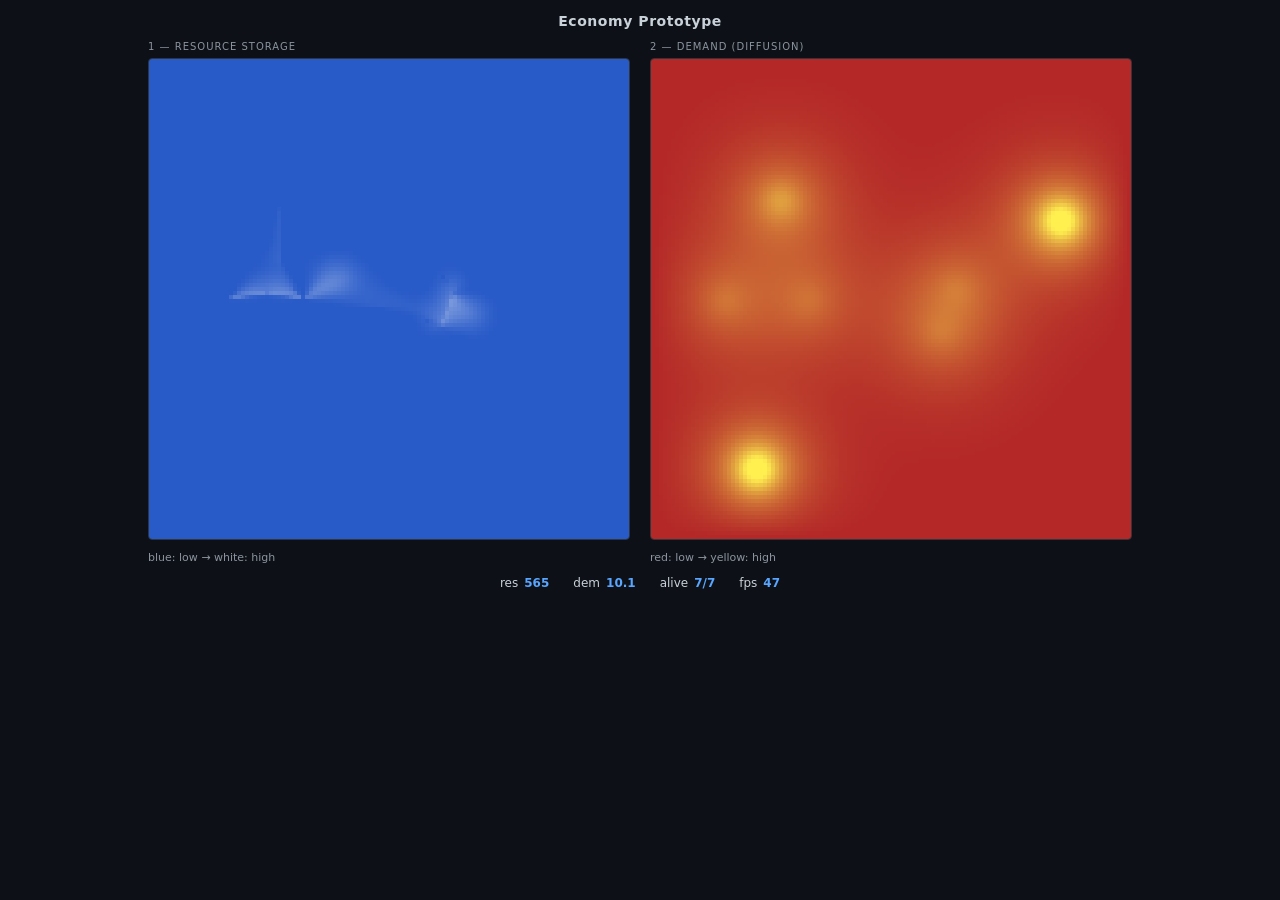
==== economy-proto/index.html @ 0323d991 "" ====
<!DOCTYPE html>
<html lang="en">
<head>
<meta charset="UTF-8">
<title>Economy Prototype</title>
<style>
	:root { color-scheme: dark; }
	body {
		margin: 0; background: #0d1117; color: #c9d1d9;
		font: 12px/1.4 system-ui, sans-serif;
		display: flex; flex-direction: column; align-items: center;
		padding: 12px;
	}
	h1 { font-size: 14px; font-weight: 600; margin: 0 0 8px; letter-spacing: .04em; }
	.wrap { display: flex; gap: 20px; flex-wrap: wrap; }
	.panel { display: flex; flex-direction: column; gap: 4px; }
	.label { text-transform: uppercase; font-size: 10px; letter-spacing: .1em; color: #8b949e; }
	canvas {
		width: 480px; height: 480px; image-rendering: pixelated;
		border: 1px solid #30363d; border-radius: 4px; display: block;
	}
	.hud { display: flex; gap: 24px; margin-top: 10px; flex-wrap: wrap; }
	.stat { display: flex; gap: 6px; }
	.stat b { color: #58a6ff; font-variant-numeric: tabular-nums; }
	.legend { font-size: 11px; color: #8b949e; margin-top: 6px; }
</style>
</head>
<body>
<h1>Economy Prototype</h1>
<div class="wrap">
	<div class="panel">
		<div class="label">1 — resource storage</div>
		<canvas id="res" width="480" height="480"></canvas>
		<div class="legend">blue: low → white: high</div>
	</div>
	<div class="panel">
		<div class="label">2 — demand (diffusion)</div>
		<canvas id="dem" width="480" height="480"></canvas>
		<div class="legend">red: low → yellow: high</div>
	</div>
</div>
<div class="hud" id="hud"></div>

<script>
// ---------------------------------------------------------------------------
// Config
// ---------------------------------------------------------------------------
const N        = 120;        // grid cells per side
const SIZE     = 480;        // canvas px
const CELL     = SIZE / N;   // px per cell
const DT       = 0.05;       // sim step (s)

// demand field: diffuses from consumers, decays so hills stay local (gradient lives)
const DIFF_PASS = 25;        // Jacobi passes per step (sets how far demand spreads)
const DIFFUSE   = 0.18;      // per-pass factor (<= 0.2 stable)
const DECAY     = 0.15;      // demand decay /s (sets hill reach)

// resource advection along the demand gradient (semi-Lagrangian backtrace)
const FLOW      = 25.0;      // cells/s drift toward higher demand
const CAP       = 500;       // per-cell resource cap
const SINK      = 7.0;       // resource/sec a fed consumer burns
const FEED_R    = 3;         // consumer eats from this radius (peak has ~0 gradient)
const EVAP      = 0.03;      // background resource decay /s

// consumers: hunger drives demand; eating lowers it (feedback)
const HUNGER    = 0.20;      // need rise /s toward 1
const DEM_RATE  = 3.0;       // demand/sec injected at full hunger
const BELLY     = 14;        // resource units to go full->empty need
const STARVE_T  = 8.0;       // sec without food before death

// sources and consumers
const SOURCES   = 5;         // constant producers
const CONSUMERS = 7;         // demand creators
const SRC_RATE  = 9.0;       // resource/sec per source

// ---------------------------------------------------------------------------
// Grid + fields (Float32Array, row-major, y*N + x)
// ---------------------------------------------------------------------------
const res     = new Float32Array(N * N);
const resNext = new Float32Array(N * N);   // advection scratch
const demand  = new Float32Array(N * N);
const tmpDem  = new Float32Array(N * N);
const gradX   = new Float32Array(N * N);
const gradY   = new Float32Array(N * N);

const sources   = [];
const consumers = [];

let rng = 1337;
function rand() { rng = (rng * 1664525 + 1013904223) >>> 0; return rng / 4294967296; }

// ---------------------------------------------------------------------------
// Setup
// ---------------------------------------------------------------------------
function idx(x, y) { return y * N + x; }

function init() {
	rng = 1337;
	res.fill(0); resNext.fill(0); demand.fill(0); tmpDem.fill(0);
	gradX.fill(0); gradY.fill(0);
	sources.length = 0; consumers.length = 0;

	for (let i = 0; i < SOURCES; i++) {
		sources.push({
			x: 15 + Math.floor(rand() * (N - 30)),
			y: 15 + Math.floor(rand() * (N - 30)),
			r: 6 + Math.floor(rand() * 5),
		});
	}
	for (let i = 0; i < CONSUMERS; i++) {
		consumers.push({
			x: 15 + Math.floor(rand() * (N - 30)),
			y: 15 + Math.floor(rand() * (N - 30)),
			alive: true,
			need: 0.5,      // 0 fed .. 1 starving
			starve: 0,
		});
	}

	// seed a little resource around sources so the field is visible on frame 1
	for (const s of sources) {
		for (let dy = -s.r; dy <= s.r; dy++) {
			for (let dx = -s.r; dx <= s.r; dx++) {
				const d = Math.hypot(dx, dy);
				if (d <= s.r) {
					const x = s.x + dx, y = s.y + dy;
					if (x >= 0 && x < N && y >= 0 && y < N) {
						res[idx(x, y)] = 8 * (1 - d / s.r);
					}
				}
			}
		}
	}
}

// ---------------------------------------------------------------------------
// Demand: consumers inject by hunger, field diffuses + decays, then gradient
// ---------------------------------------------------------------------------
function stepDemand() {
	// 1. each consumer injects demand scaled by how hungry it is
	for (const c of consumers) {
		if (!c.alive) continue;
		const i = idx(c.x, c.y);
		demand[i] += c.need * DEM_RATE * DT;
	}

	// 2. diffusion — Jacobi passes spread each consumer's demand into a hill
	for (let p = 0; p < DIFF_PASS; p++) {
		tmpDem.set(demand);
		for (let y = 1; y < N - 1; y++) {
			const row = y * N;
			for (let x = 1; x < N - 1; x++) {
				const i = row + x;
				const lap = tmpDem[i - 1] + tmpDem[i + 1] + tmpDem[i - N] + tmpDem[i + N]
				            - 4 * tmpDem[i];
				demand[i] = tmpDem[i] + DIFFUSE * lap;
			}
		}
	}

	// 3. decay: hills fade with distance so a gradient survives (not uniform)
	const r = 1 - DECAY * DT;
	for (let i = 0; i < demand.length; i++) demand[i] *= r;

	// 4. gradient of demand (central differences)
	for (let y = 1; y < N - 1; y++) {
		const row = y * N;
		for (let x = 1; x < N - 1; x++) {
			const i = row + x;
			gradX[i] = (demand[i + 1] - demand[i - 1]) * 0.5;
			gradY[i] = (demand[i + N] - demand[i - N]) * 0.5;
		}
	}
}

// ---------------------------------------------------------------------------
// Resources: source injection, gradient advection, consumer sink
// ---------------------------------------------------------------------------
function stepResources() {
	// 1. constant sources produce
	for (const s of sources) {
		for (let dy = -s.r; dy <= s.r; dy++) {
			const y = s.y + dy;
			if (y < 0 || y >= N) continue;
			for (let dx = -s.r; dx <= s.r; dx++) {
				const x = s.x + dx;
				if (x < 0 || x >= N) continue;
				const d = Math.sqrt(dx * dx + dy * dy);
				if (d > s.r) continue;
				const fall = 1 - d / s.r;
				res[idx(x, y)] += SRC_RATE * DT * fall;
			}
		}
	}

	// 2. advect along the demand gradient — semi-Lagrangian backtrace.
	//    Velocity = unit gradient * FLOW (toward higher demand). Each cell samples
	//    where its content came from one step ago, so the whole field drifts
	//    coherently at FLOW cells/s instead of oozing donor-cell style.
	const step = FLOW * DT;
	for (let y = 0; y < N; y++) {
		const row = y * N;
		for (let x = 0; x < N; x++) {
			const i = row + x;
			const gx = gradX[i], gy = gradY[i];
			const mag = Math.sqrt(gx * gx + gy * gy);
			if (mag < 1e-9) { resNext[i] = res[i]; continue; }
			// backtrace against the flow direction (flow points up-gradient)
			const sx = x - (gx / mag) * step;
			const sy = y - (gy / mag) * step;
			resNext[i] = sampleBilinear(res, sx, sy);
		}
	}
	res.set(resNext);

	// 3. consumers eat from their neighborhood (peak cell has ~0 gradient, so
	//    resources pile *around* it — skim the area), lower need, starve if dry
	for (const c of consumers) {
		if (!c.alive) continue;
		let got = 0;
		const want = SINK * DT;
		for (let dy = -FEED_R; dy <= FEED_R && got < want; dy++) {
			const y = c.y + dy;
			if (y < 0 || y >= N) continue;
			for (let dx = -FEED_R; dx <= FEED_R; dx++) {
				const x = c.x + dx;
				if (x < 0 || x >= N) continue;
				const i = idx(x, y);
				const take = Math.min(res[i], want - got);
				res[i] -= take;
				got += take;
				if (got >= want) break;
			}
		}
		c.need -= (got / BELLY);            // eating reduces hunger -> demand drops
		if (c.need < 0) c.need = 0;
		if (got < want * 0.1) c.starve += DT;
		else c.starve = 0;
		if (c.starve > STARVE_T) { c.alive = false; c.need = 0; }
	}

	// 4. hunger climbs back over time (demand rebuilds -> pulls resources again)
	for (const c of consumers) {
		if (!c.alive) continue;
		c.need += HUNGER * DT;
		if (c.need > 1) c.need = 1;
	}

	// 5. background decay + clamp
	const evap = 1 - EVAP * DT;
	for (let i = 0; i < res.length; i++) {
		let v = res[i] * evap;
		if (v < 0) v = 0; else if (v > CAP) v = CAP;
		res[i] = v;
	}
}

// bilinear sample of a field at floating coords, clamped to grid
function sampleBilinear(field, tx, ty) {
	if (tx < 0) tx = 0; else if (tx > N - 1.001) tx = N - 1.001;
	if (ty < 0) ty = 0; else if (ty > N - 1.001) ty = N - 1.001;
	const x0 = tx | 0, y0 = ty | 0;
	const fx = tx - x0, fy = ty - y0;
	const x1 = x0 + 1 < N ? x0 + 1 : x0;
	const y1 = y0 + 1 < N ? y0 + 1 : y0;
	const i00 = idx(x0, y0), i10 = idx(x1, y0);
	const i01 = idx(x0, y1), i11 = idx(x1, y1);
	return field[i00] * (1 - fx) * (1 - fy) +
	       field[i10] * fx * (1 - fy) +
	       field[i01] * (1 - fx) * fy +
	       field[i11] * fx * fy;
}

// ---------------------------------------------------------------------------
// Render
// ---------------------------------------------------------------------------
const resCanvas = document.getElementById('res');
const demCanvas = document.getElementById('dem');
const resCtx = resCanvas.getContext('2d');
const demCtx = demCanvas.getContext('2d');
const resImg = resCtx.createImageData(N, N);
const demImg = demCtx.createImageData(N, N);

function scaleCanvas(canvas, n) {
	canvas.width = n; canvas.height = n;
}

let resScale = 120;          // smoothed color max (auto-calibrated in render)
let demScale = 0.01;

function resColor(v) {
	// low blue -> high white
	const t = Math.min(1, v / resScale);
	const r = (40 + 215 * t) | 0;
	const g = (90 + 165 * t) | 0;
	const b = (200 + 55 * t) | 0;
	return [r, g, b];
}

function demColor(v) {
	// low red -> high yellow
	const t = Math.min(1, v / demScale);
	const r = (180 + 75 * t) | 0;
	const g = (40 + 200 * t) | 0;
	const b = (40 + 40 * t) | 0;
	return [r, g, b];
}

// track the field peak and ease the color scale toward it (keeps contrast)
function easeScale(cur, peak, rate) {
	const target = peak > 1e-6 ? peak : cur;
	return cur + (target - cur) * rate;
}

function render() {
	// resources
	let resPeak = 0;
	const rd = resImg.data;
	for (let i = 0, p = 0; i < res.length; i++, p += 4) {
		const v = res[i];
		if (v > resPeak) resPeak = v;
	}
	resScale = easeScale(resScale, resPeak * 0.9, 0.05);
	for (let i = 0, p = 0; i < res.length; i++, p += 4) {
		const c = resColor(res[i]);
		rd[p] = c[0]; rd[p + 1] = c[1]; rd[p + 2] = c[2]; rd[p + 3] = 255;
	}
	resCtx.putImageData(resImg, 0, 0);

	// demand
	let demPeak = 0;
	const dd = demImg.data;
	for (let i = 0, p = 0; i < demand.length; i++, p += 4) {
		const v = demand[i];
		if (v > demPeak) demPeak = v;
	}
	demScale = easeScale(demScale, demPeak, 0.05);
	for (let i = 0, p = 0; i < demand.length; i++, p += 4) {
		const c = demColor(demand[i]);
		dd[p] = c[0]; dd[p + 1] = c[1]; dd[p + 2] = c[2]; dd[p + 3] = 255;
	}
	demCtx.putImageData(demImg, 0, 0);

	// overlay markers
	drawMarkers(resCtx, sources, '#3fb950', 3);
	drawMarkers(resCtx, consumers.map(c => ({ x: c.x, y: c.y, alive: c.alive })), '#f85149', 2.5);
	drawMarkers(demCtx, consumers.map(c => ({ x: c.x, y: c.y, alive: c.alive })), '#f85149', 2.5);

	updateHud();
}

function drawMarkers(ctx, list, color, radius) {
	ctx.fillStyle = color;
	for (const m of list) {
		if (m.alive === false) continue;
		ctx.beginPath();
		ctx.arc((m.x + 0.5) * CELL, (m.y + 0.5) * CELL, radius, 0, 7);
		ctx.fill();
	}
}

// ---------------------------------------------------------------------------
// HUD
// ---------------------------------------------------------------------------
const hud = document.getElementById('hud');
let fps = 0, frames = 0, fpsClock = 0;

function updateHud() {
	let totalRes = 0, totalDem = 0, aliveCons = 0;
	for (let i = 0; i < res.length; i++) { totalRes += res[i]; totalDem += demand[i]; }
	for (const c of consumers) if (c.alive) aliveCons++;

	hud.innerHTML =
		stat('res', totalRes.toFixed(0)) +
		stat('dem', totalDem.toFixed(1)) +
		stat('alive', aliveCons + '/' + consumers.length) +
		stat('fps', fps);
}

function stat(label, val) {
	return `<div class="stat">${label} <b>${val}</b></div>`;
}

// ---------------------------------------------------------------------------
// Main loop (fixed step)
// ---------------------------------------------------------------------------
let last = performance.now();
let acc = 0;

function frame(now) {
	const elapsed = (now - last) / 1000;
	last = now;
	acc += elapsed;

	frames++;
	fpsClock += elapsed;
	if (fpsClock >= 0.5) { fps = Math.round(frames / fpsClock); frames = 0; fpsClock = 0; }

	while (acc >= DT) {
		stepDemand();
		stepResources();
		acc -= DT;
	}

	render();
	requestAnimationFrame(frame);
}

// ---------------------------------------------------------------------------
// Boot
// ---------------------------------------------------------------------------
scaleCanvas(resCanvas, N);
scaleCanvas(demCanvas, N);
init();
requestAnimationFrame(frame);
</script>
</body>
</html>
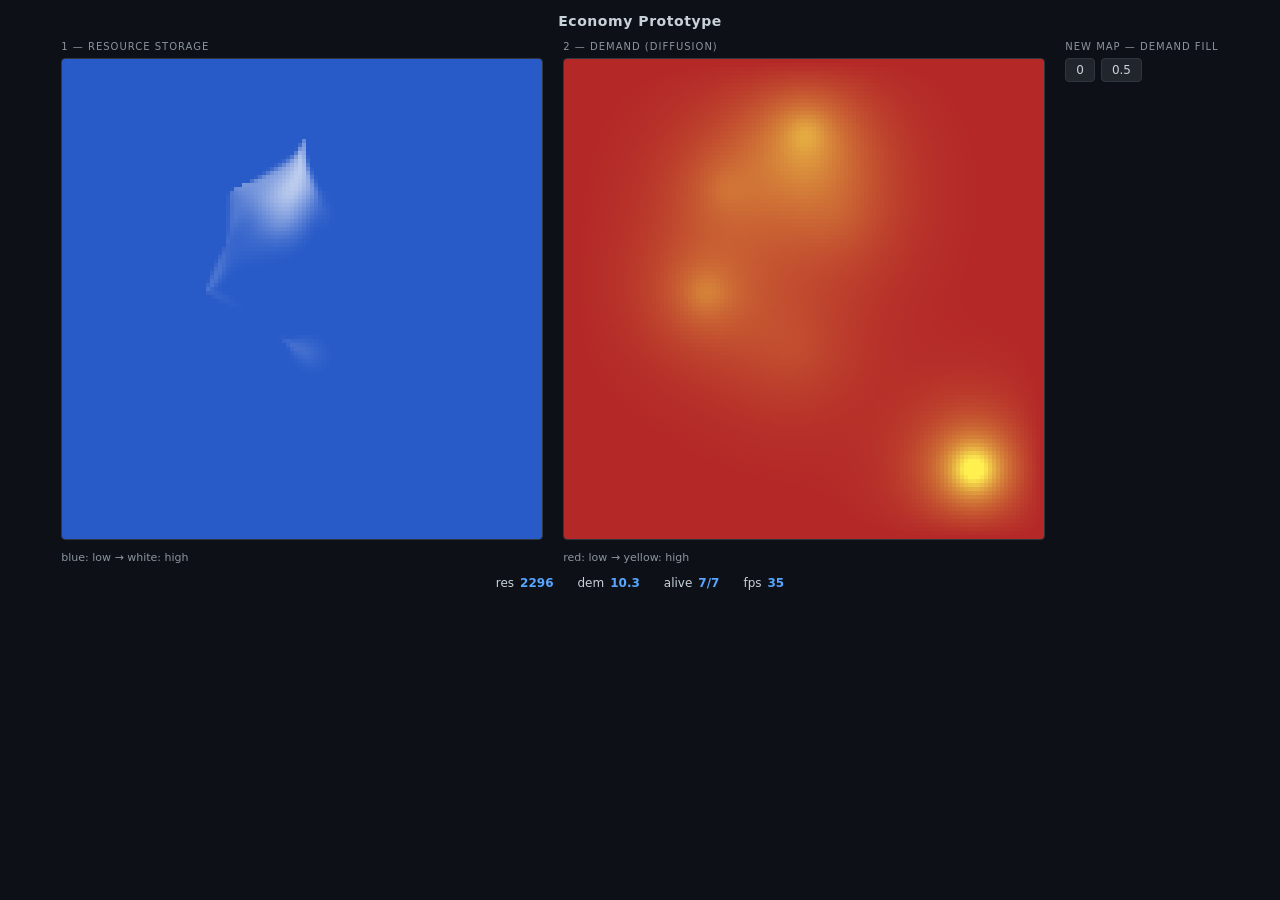
==== commit 6c3f0b5b: "" ====
--- a/economy-proto/index.html
+++ b/economy-proto/index.html
@@ -23,6 +23,12 @@
 	.stat { display: flex; gap: 6px; }
 	.stat b { color: #58a6ff; font-variant-numeric: tabular-nums; }
 	.legend { font-size: 11px; color: #8b949e; margin-top: 6px; }
+	.buttons { display: flex; gap: 6px; align-items: center; }
+	button {
+		background: #21262d; color: #c9d1d9; border: 1px solid #30363d;
+		border-radius: 4px; padding: 3px 10px; font: inherit; cursor: pointer;
+	}
+	button:hover { background: #30363d; }
 </style>
 </head>
 <body>
@@ -38,6 +44,13 @@
 		<canvas id="dem" width="480" height="480"></canvas>
 		<div class="legend">red: low → yellow: high</div>
 	</div>
+	<div class="panel">
+		<div class="label">new map — demand fill</div>
+		<div class="buttons">
+			<button id="fill0" data-fill="0">0</button>
+			<button id="fill05" data-fill="0.5">0.5</button>
+		</div>
+	</div>
 </div>
 <div class="hud" id="hud"></div>
 
@@ -87,6 +100,7 @@
 const consumers = [];
 
 let rng = 1337;
+let mapSeed = 1337;
 function rand() { rng = (rng * 1664525 + 1013904223) >>> 0; return rng / 4294967296; }
 
 // ---------------------------------------------------------------------------
@@ -94,9 +108,9 @@
 // ---------------------------------------------------------------------------
 function idx(x, y) { return y * N + x; }
 
-function init() {
-	rng = 1337;
-	res.fill(0); resNext.fill(0); demand.fill(0); tmpDem.fill(0);
+function init(fill = 0) {
+	rng = (mapSeed = (mapSeed * 1664525 + 1013904223) >>> 0);
+	res.fill(0); resNext.fill(0); demand.fill(fill); tmpDem.fill(0);
 	gradX.fill(0); gradY.fill(0);
 	sources.length = 0; consumers.length = 0;
 
@@ -411,6 +425,12 @@
 // ---------------------------------------------------------------------------
 scaleCanvas(resCanvas, N);
 scaleCanvas(demCanvas, N);
+
+// new map with a uniform demand seed: 0 = no ambient demand, 0.5 = half hunger everywhere
+document.querySelectorAll('[data-fill]').forEach(btn => {
+	btn.addEventListener('click', () => init(parseFloat(btn.dataset.fill)));
+});
+
 init();
 requestAnimationFrame(frame);
 </script>
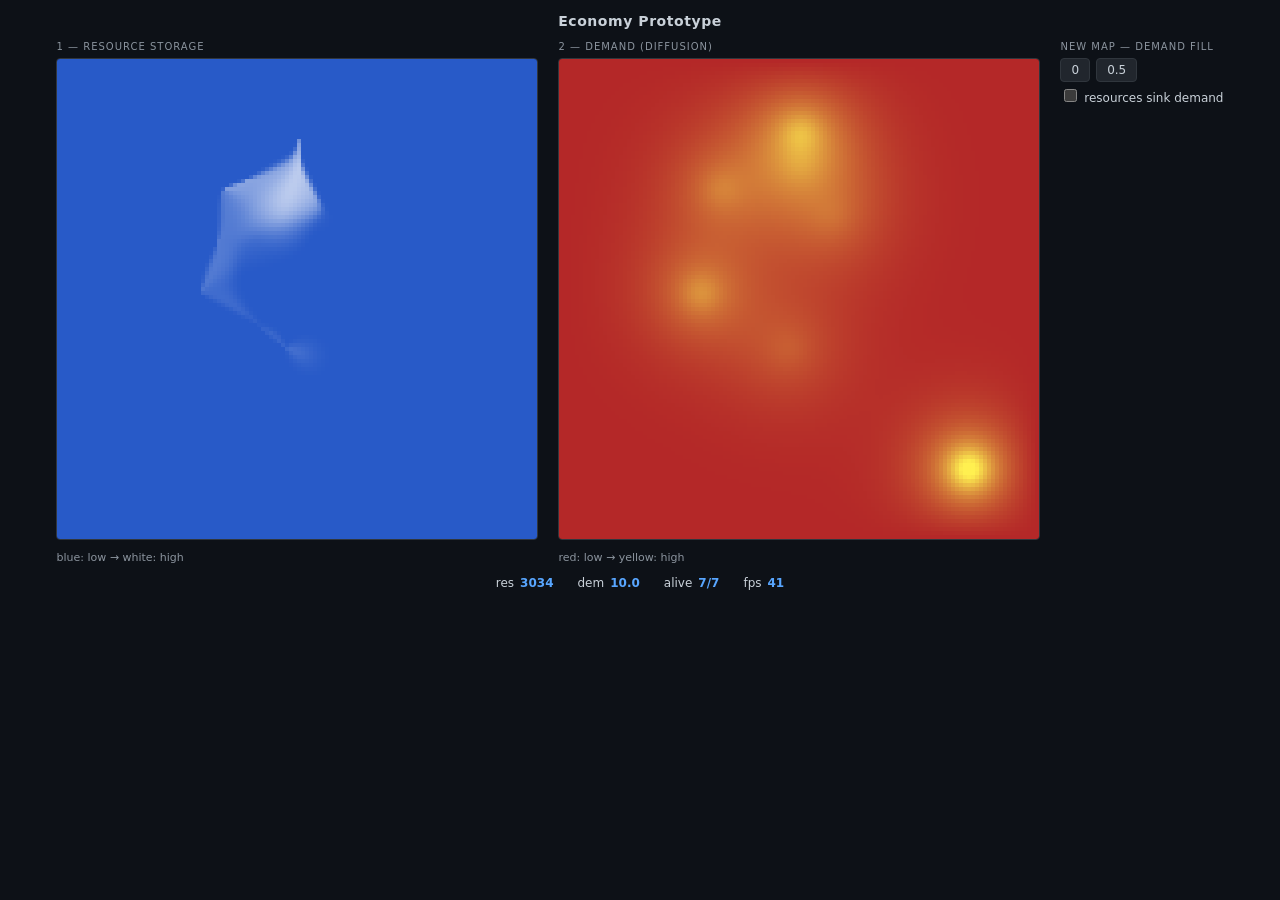
==== commit 3b8cc898: "" ====
--- a/economy-proto/index.html
+++ b/economy-proto/index.html
@@ -50,6 +50,7 @@
 			<button id="fill0" data-fill="0">0</button>
 			<button id="fill05" data-fill="0.5">0.5</button>
 		</div>
+		<label><input type="checkbox" id="sinkDem"> resources sink demand</label>
 	</div>
 </div>
 <div class="hud" id="hud"></div>
@@ -75,6 +76,10 @@
 const FEED_R    = 3;         // consumer eats from this radius (peak has ~0 gradient)
 const EVAP      = 0.03;      // background resource decay /s
 
+// resource sink: a cell's stock lowers demand there, so resources leave their own
+// source instead of waiting for a consumer to pull them
+const SINK_DEM  = 0.01;      // demand/s subtracted per resource unit
+
 // consumers: hunger drives demand; eating lowers it (feedback)
 const HUNGER    = 0.20;      // need rise /s toward 1
 const DEM_RATE  = 3.0;       // demand/sec injected at full hunger
@@ -98,6 +103,8 @@
 
 const sources   = [];
 const consumers = [];
+
+let sinkEnabled = false;
 
 let rng = 1337;
 let mapSeed = 1337;
@@ -175,6 +182,16 @@
 	// 3. decay: hills fade with distance so a gradient survives (not uniform)
 	const r = 1 - DECAY * DT;
 	for (let i = 0; i < demand.length; i++) demand[i] *= r;
+
+	// 3b. resource sink: stock eats demand where it sits, so a source digs a hole
+	//     and the gradient points outward. dip is allowed below 0 (drives outflow),
+	//     color clamps at 0 — the map still reads 0..1.
+	if (sinkEnabled) {
+		for (let i = 0; i < demand.length; i++) {
+			demand[i] -= res[i] * SINK_DEM * DT;
+			if (demand[i] < -1) demand[i] = -1;
+		}
+	}
 
 	// 4. gradient of demand (central differences)
 	for (let y = 1; y < N - 1; y++) {
@@ -312,8 +329,9 @@
 }
 
 function demColor(v) {
-	// low red -> high yellow
-	const t = Math.min(1, v / demScale);
+	// low red -> high yellow; sink dips clamp to red (map reads 0..1)
+	let t = v / demScale;
+	if (t < 0) t = 0; else if (t > 1) t = 1;
 	const r = (180 + 75 * t) | 0;
 	const g = (40 + 200 * t) | 0;
 	const b = (40 + 40 * t) | 0;
@@ -427,8 +445,17 @@
 scaleCanvas(demCanvas, N);
 
 // new map with a uniform demand seed: 0 = no ambient demand, 0.5 = half hunger everywhere
+let fillValue = 0;
+
 document.querySelectorAll('[data-fill]').forEach(btn => {
-	btn.addEventListener('click', () => init(parseFloat(btn.dataset.fill)));
+	btn.addEventListener('click', () => {
+		fillValue = parseFloat(btn.dataset.fill);
+		init(fillValue);
+	});
+});
+
+document.getElementById('sinkDem').addEventListener('change', e => {
+	sinkEnabled = e.target.checked;
 });
 
 init();
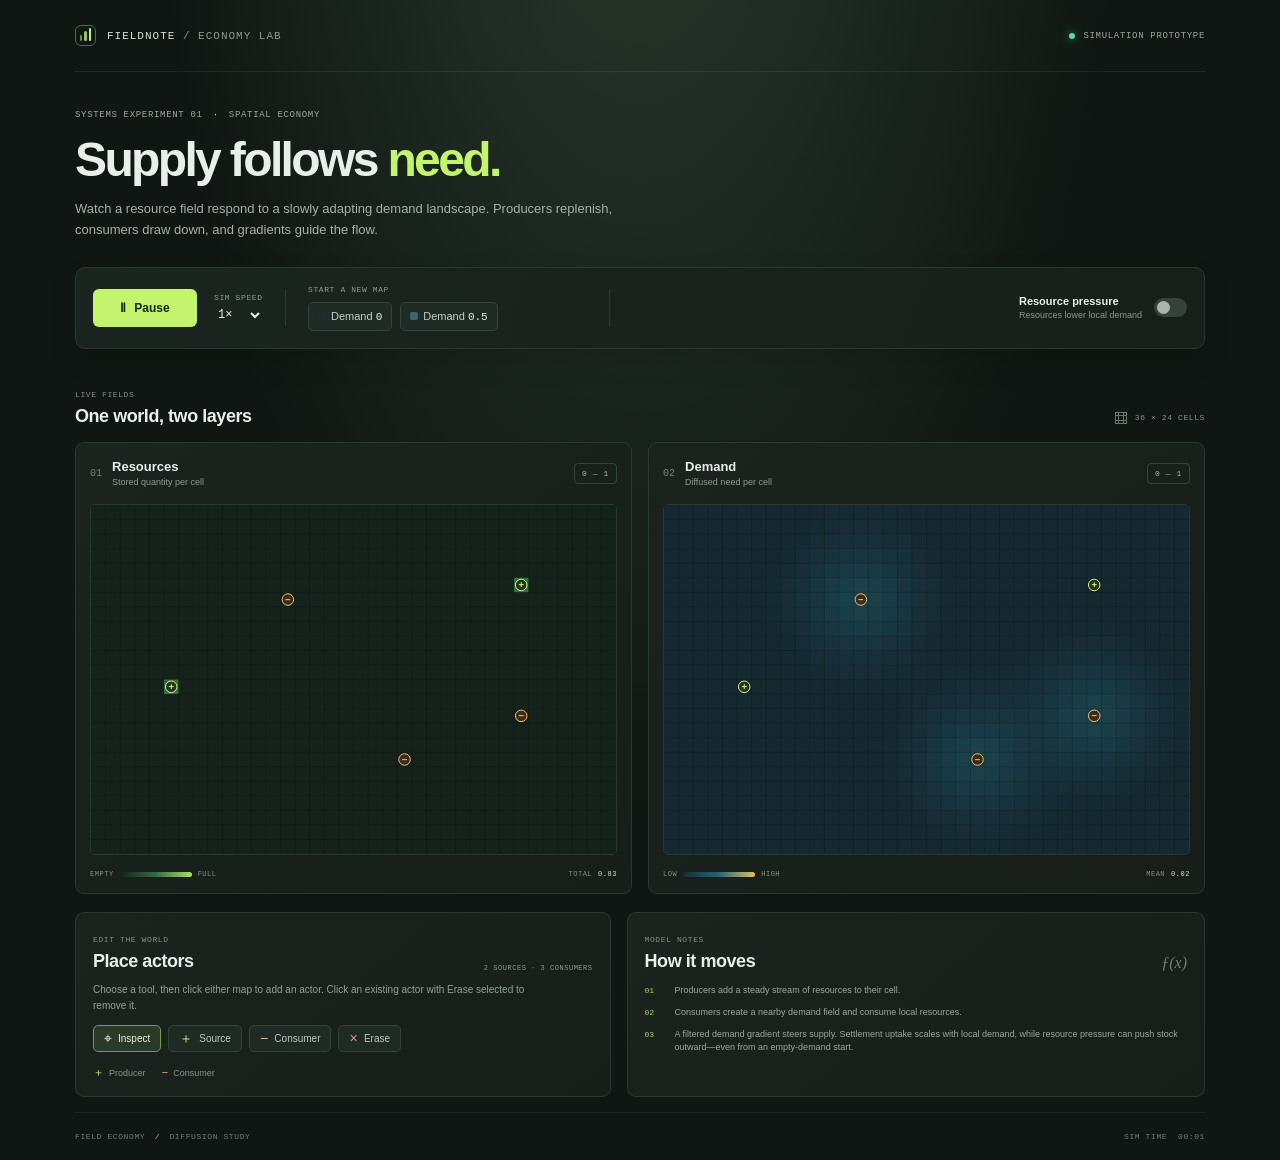
==== commit 9d1d9763: "" ====
--- a/economy-proto/index.html
+++ b/economy-proto/index.html
@@ -1,465 +1,103 @@
-<!DOCTYPE html>
+<!doctype html>
 <html lang="en">
 <head>
-<meta charset="UTF-8">
-<title>Economy Prototype</title>
-<style>
-	:root { color-scheme: dark; }
-	body {
-		margin: 0; background: #0d1117; color: #c9d1d9;
-		font: 12px/1.4 system-ui, sans-serif;
-		display: flex; flex-direction: column; align-items: center;
-		padding: 12px;
-	}
-	h1 { font-size: 14px; font-weight: 600; margin: 0 0 8px; letter-spacing: .04em; }
-	.wrap { display: flex; gap: 20px; flex-wrap: wrap; }
-	.panel { display: flex; flex-direction: column; gap: 4px; }
-	.label { text-transform: uppercase; font-size: 10px; letter-spacing: .1em; color: #8b949e; }
-	canvas {
-		width: 480px; height: 480px; image-rendering: pixelated;
-		border: 1px solid #30363d; border-radius: 4px; display: block;
-	}
-	.hud { display: flex; gap: 24px; margin-top: 10px; flex-wrap: wrap; }
-	.stat { display: flex; gap: 6px; }
-	.stat b { color: #58a6ff; font-variant-numeric: tabular-nums; }
-	.legend { font-size: 11px; color: #8b949e; margin-top: 6px; }
-	.buttons { display: flex; gap: 6px; align-items: center; }
-	button {
-		background: #21262d; color: #c9d1d9; border: 1px solid #30363d;
-		border-radius: 4px; padding: 3px 10px; font: inherit; cursor: pointer;
-	}
-	button:hover { background: #30363d; }
-</style>
+  <meta charset="utf-8">
+  <meta name="viewport" content="width=device-width, initial-scale=1">
+  <meta name="theme-color" content="#101613">
+  <title>Field Economy — Diffusion Prototype</title>
+  <link rel="stylesheet" href="styles.css">
 </head>
 <body>
-<h1>Economy Prototype</h1>
-<div class="wrap">
-	<div class="panel">
-		<div class="label">1 — resource storage</div>
-		<canvas id="res" width="480" height="480"></canvas>
-		<div class="legend">blue: low → white: high</div>
-	</div>
-	<div class="panel">
-		<div class="label">2 — demand (diffusion)</div>
-		<canvas id="dem" width="480" height="480"></canvas>
-		<div class="legend">red: low → yellow: high</div>
-	</div>
-	<div class="panel">
-		<div class="label">new map — demand fill</div>
-		<div class="buttons">
-			<button id="fill0" data-fill="0">0</button>
-			<button id="fill05" data-fill="0.5">0.5</button>
-		</div>
-		<label><input type="checkbox" id="sinkDem"> resources sink demand</label>
-	</div>
-</div>
-<div class="hud" id="hud"></div>
+  <main class="app-shell">
+    <header class="topbar">
+      <a class="brand" href="#" aria-label="Field Economy prototype home">
+        <span class="brand-mark" aria-hidden="true"><i></i><i></i><i></i></span>
+        <span>FIELDNOTE <b>/ ECONOMY LAB</b></span>
+      </a>
+      <div class="prototype-tag"><span class="live-dot"></span> SIMULATION PROTOTYPE</div>
+    </header>
 
-<script>
-// ---------------------------------------------------------------------------
-// Config
-// ---------------------------------------------------------------------------
-const N        = 120;        // grid cells per side
-const SIZE     = 480;        // canvas px
-const CELL     = SIZE / N;   // px per cell
-const DT       = 0.05;       // sim step (s)
+    <section class="intro">
+      <div class="eyebrow">SYSTEMS EXPERIMENT 01 <span>·</span> SPATIAL ECONOMY</div>
+      <h1>Supply follows <em>need.</em></h1>
+      <p>Watch a resource field respond to a slowly adapting demand landscape. Producers replenish, consumers draw down, and gradients guide the flow.</p>
+    </section>
 
-// demand field: diffuses from consumers, decays so hills stay local (gradient lives)
-const DIFF_PASS = 25;        // Jacobi passes per step (sets how far demand spreads)
-const DIFFUSE   = 0.18;      // per-pass factor (<= 0.2 stable)
-const DECAY     = 0.15;      // demand decay /s (sets hill reach)
+    <section class="control-panel" aria-label="Simulation controls">
+      <div class="run-controls">
+        <button class="primary-button" id="run-button" type="button"><span class="play-icon" aria-hidden="true">Ⅱ</span><span>Pause</span></button>
+        <div class="speed-control">
+          <label for="speed">SIM SPEED</label>
+          <select id="speed" aria-label="Simulation speed">
+            <option value="0.5">0.5×</option>
+            <option value="1" selected>1×</option>
+            <option value="2">2×</option>
+            <option value="4">4×</option>
+          </select>
+        </div>
+      </div>
+      <div class="divider"></div>
+      <div class="map-start-controls">
+        <span class="control-label">START A NEW MAP</span>
+        <button class="preset-button" id="new-zero" type="button"><span class="preset-swatch zero"></span>Demand <b>0</b></button>
+        <button class="preset-button" id="new-half" type="button"><span class="preset-swatch half"></span>Demand <b>0.5</b></button>
+      </div>
+      <div class="divider"></div>
+      <label class="toggle-row" for="negative-demand">
+        <span class="toggle-copy"><strong>Resource pressure</strong><small>Resources lower local demand</small></span>
+        <input id="negative-demand" type="checkbox">
+        <span class="toggle-ui" aria-hidden="true"></span>
+      </label>
+    </section>
 
-// resource advection along the demand gradient (semi-Lagrangian backtrace)
-const FLOW      = 25.0;      // cells/s drift toward higher demand
-const CAP       = 500;       // per-cell resource cap
-const SINK      = 7.0;       // resource/sec a fed consumer burns
-const FEED_R    = 3;         // consumer eats from this radius (peak has ~0 gradient)
-const EVAP      = 0.03;      // background resource decay /s
+    <section class="map-section" aria-label="Simulation maps">
+      <div class="map-heading">
+        <div><span class="section-kicker">LIVE FIELDS</span><h2>One world, two layers</h2></div>
+        <div class="map-size"><span class="tiny-grid" aria-hidden="true"></span> 36 × 24 CELLS</div>
+      </div>
+      <div class="maps-grid">
+        <article class="map-card">
+          <div class="map-card-head">
+            <div class="map-title"><span class="map-index">01</span><div><h3>Resources</h3><p>Stored quantity per cell</p></div></div>
+            <span class="unit-pill">0 — 1</span>
+          </div>
+          <div class="canvas-wrap"><canvas id="resource-map" aria-label="Resource storage map"></canvas><div class="canvas-tooltip" aria-live="polite"></div></div>
+          <div class="map-footer"><div class="gradient-legend resource-legend"><span>EMPTY</span><i></i><span>FULL</span></div><span class="map-stat" id="resource-total">TOTAL <b>0.00</b></span></div>
+        </article>
+        <article class="map-card">
+          <div class="map-card-head">
+            <div class="map-title"><span class="map-index">02</span><div><h3>Demand</h3><p>Diffused need per cell</p></div></div>
+            <span class="unit-pill">0 — 1</span>
+          </div>
+          <div class="canvas-wrap"><canvas id="demand-map" aria-label="Demand field map"></canvas><div class="canvas-tooltip" aria-live="polite"></div></div>
+          <div class="map-footer"><div class="gradient-legend demand-legend"><span>LOW</span><i></i><span>HIGH</span></div><span class="map-stat" id="demand-mean">MEAN <b>0.00</b></span></div>
+        </article>
+      </div>
+    </section>
 
-// resource sink: a cell's stock lowers demand there, so resources leave their own
-// source instead of waiting for a consumer to pull them
-const SINK_DEM  = 0.01;      // demand/s subtracted per resource unit
-
-// consumers: hunger drives demand; eating lowers it (feedback)
-const HUNGER    = 0.20;      // need rise /s toward 1
-const DEM_RATE  = 3.0;       // demand/sec injected at full hunger
-const BELLY     = 14;        // resource units to go full->empty need
-const STARVE_T  = 8.0;       // sec without food before death
-
-// sources and consumers
-const SOURCES   = 5;         // constant producers
-const CONSUMERS = 7;         // demand creators
-const SRC_RATE  = 9.0;       // resource/sec per source
-
-// ---------------------------------------------------------------------------
-// Grid + fields (Float32Array, row-major, y*N + x)
-// ---------------------------------------------------------------------------
-const res     = new Float32Array(N * N);
-const resNext = new Float32Array(N * N);   // advection scratch
-const demand  = new Float32Array(N * N);
-const tmpDem  = new Float32Array(N * N);
-const gradX   = new Float32Array(N * N);
-const gradY   = new Float32Array(N * N);
-
-const sources   = [];
-const consumers = [];
-
-let sinkEnabled = false;
-
-let rng = 1337;
-let mapSeed = 1337;
-function rand() { rng = (rng * 1664525 + 1013904223) >>> 0; return rng / 4294967296; }
-
-// ---------------------------------------------------------------------------
-// Setup
-// ---------------------------------------------------------------------------
-function idx(x, y) { return y * N + x; }
-
-function init(fill = 0) {
-	rng = (mapSeed = (mapSeed * 1664525 + 1013904223) >>> 0);
-	res.fill(0); resNext.fill(0); demand.fill(fill); tmpDem.fill(0);
-	gradX.fill(0); gradY.fill(0);
-	sources.length = 0; consumers.length = 0;
-
-	for (let i = 0; i < SOURCES; i++) {
-		sources.push({
-			x: 15 + Math.floor(rand() * (N - 30)),
-			y: 15 + Math.floor(rand() * (N - 30)),
-			r: 6 + Math.floor(rand() * 5),
-		});
-	}
-	for (let i = 0; i < CONSUMERS; i++) {
-		consumers.push({
-			x: 15 + Math.floor(rand() * (N - 30)),
-			y: 15 + Math.floor(rand() * (N - 30)),
-			alive: true,
-			need: 0.5,      // 0 fed .. 1 starving
-			starve: 0,
-		});
-	}
-
-	// seed a little resource around sources so the field is visible on frame 1
-	for (const s of sources) {
-		for (let dy = -s.r; dy <= s.r; dy++) {
-			for (let dx = -s.r; dx <= s.r; dx++) {
-				const d = Math.hypot(dx, dy);
-				if (d <= s.r) {
-					const x = s.x + dx, y = s.y + dy;
-					if (x >= 0 && x < N && y >= 0 && y < N) {
-						res[idx(x, y)] = 8 * (1 - d / s.r);
-					}
-				}
-			}
-		}
-	}
-}
-
-// ---------------------------------------------------------------------------
-// Demand: consumers inject by hunger, field diffuses + decays, then gradient
-// ---------------------------------------------------------------------------
-function stepDemand() {
-	// 1. each consumer injects demand scaled by how hungry it is
-	for (const c of consumers) {
-		if (!c.alive) continue;
-		const i = idx(c.x, c.y);
-		demand[i] += c.need * DEM_RATE * DT;
-	}
-
-	// 2. diffusion — Jacobi passes spread each consumer's demand into a hill
-	for (let p = 0; p < DIFF_PASS; p++) {
-		tmpDem.set(demand);
-		for (let y = 1; y < N - 1; y++) {
-			const row = y * N;
-			for (let x = 1; x < N - 1; x++) {
-				const i = row + x;
-				const lap = tmpDem[i - 1] + tmpDem[i + 1] + tmpDem[i - N] + tmpDem[i + N]
-				            - 4 * tmpDem[i];
-				demand[i] = tmpDem[i] + DIFFUSE * lap;
-			}
-		}
-	}
-
-	// 3. decay: hills fade with distance so a gradient survives (not uniform)
-	const r = 1 - DECAY * DT;
-	for (let i = 0; i < demand.length; i++) demand[i] *= r;
-
-	// 3b. resource sink: stock eats demand where it sits, so a source digs a hole
-	//     and the gradient points outward. dip is allowed below 0 (drives outflow),
-	//     color clamps at 0 — the map still reads 0..1.
-	if (sinkEnabled) {
-		for (let i = 0; i < demand.length; i++) {
-			demand[i] -= res[i] * SINK_DEM * DT;
-			if (demand[i] < -1) demand[i] = -1;
-		}
-	}
-
-	// 4. gradient of demand (central differences)
-	for (let y = 1; y < N - 1; y++) {
-		const row = y * N;
-		for (let x = 1; x < N - 1; x++) {
-			const i = row + x;
-			gradX[i] = (demand[i + 1] - demand[i - 1]) * 0.5;
-			gradY[i] = (demand[i + N] - demand[i - N]) * 0.5;
-		}
-	}
-}
-
-// ---------------------------------------------------------------------------
-// Resources: source injection, gradient advection, consumer sink
-// ---------------------------------------------------------------------------
-function stepResources() {
-	// 1. constant sources produce
-	for (const s of sources) {
-		for (let dy = -s.r; dy <= s.r; dy++) {
-			const y = s.y + dy;
-			if (y < 0 || y >= N) continue;
-			for (let dx = -s.r; dx <= s.r; dx++) {
-				const x = s.x + dx;
-				if (x < 0 || x >= N) continue;
-				const d = Math.sqrt(dx * dx + dy * dy);
-				if (d > s.r) continue;
-				const fall = 1 - d / s.r;
-				res[idx(x, y)] += SRC_RATE * DT * fall;
-			}
-		}
-	}
-
-	// 2. advect along the demand gradient — semi-Lagrangian backtrace.
-	//    Velocity = unit gradient * FLOW (toward higher demand). Each cell samples
-	//    where its content came from one step ago, so the whole field drifts
-	//    coherently at FLOW cells/s instead of oozing donor-cell style.
-	const step = FLOW * DT;
-	for (let y = 0; y < N; y++) {
-		const row = y * N;
-		for (let x = 0; x < N; x++) {
-			const i = row + x;
-			const gx = gradX[i], gy = gradY[i];
-			const mag = Math.sqrt(gx * gx + gy * gy);
-			if (mag < 1e-9) { resNext[i] = res[i]; continue; }
-			// backtrace against the flow direction (flow points up-gradient)
-			const sx = x - (gx / mag) * step;
-			const sy = y - (gy / mag) * step;
-			resNext[i] = sampleBilinear(res, sx, sy);
-		}
-	}
-	res.set(resNext);
-
-	// 3. consumers eat from their neighborhood (peak cell has ~0 gradient, so
-	//    resources pile *around* it — skim the area), lower need, starve if dry
-	for (const c of consumers) {
-		if (!c.alive) continue;
-		let got = 0;
-		const want = SINK * DT;
-		for (let dy = -FEED_R; dy <= FEED_R && got < want; dy++) {
-			const y = c.y + dy;
-			if (y < 0 || y >= N) continue;
-			for (let dx = -FEED_R; dx <= FEED_R; dx++) {
-				const x = c.x + dx;
-				if (x < 0 || x >= N) continue;
-				const i = idx(x, y);
-				const take = Math.min(res[i], want - got);
-				res[i] -= take;
-				got += take;
-				if (got >= want) break;
-			}
-		}
-		c.need -= (got / BELLY);            // eating reduces hunger -> demand drops
-		if (c.need < 0) c.need = 0;
-		if (got < want * 0.1) c.starve += DT;
-		else c.starve = 0;
-		if (c.starve > STARVE_T) { c.alive = false; c.need = 0; }
-	}
-
-	// 4. hunger climbs back over time (demand rebuilds -> pulls resources again)
-	for (const c of consumers) {
-		if (!c.alive) continue;
-		c.need += HUNGER * DT;
-		if (c.need > 1) c.need = 1;
-	}
-
-	// 5. background decay + clamp
-	const evap = 1 - EVAP * DT;
-	for (let i = 0; i < res.length; i++) {
-		let v = res[i] * evap;
-		if (v < 0) v = 0; else if (v > CAP) v = CAP;
-		res[i] = v;
-	}
-}
-
-// bilinear sample of a field at floating coords, clamped to grid
-function sampleBilinear(field, tx, ty) {
-	if (tx < 0) tx = 0; else if (tx > N - 1.001) tx = N - 1.001;
-	if (ty < 0) ty = 0; else if (ty > N - 1.001) ty = N - 1.001;
-	const x0 = tx | 0, y0 = ty | 0;
-	const fx = tx - x0, fy = ty - y0;
-	const x1 = x0 + 1 < N ? x0 + 1 : x0;
-	const y1 = y0 + 1 < N ? y0 + 1 : y0;
-	const i00 = idx(x0, y0), i10 = idx(x1, y0);
-	const i01 = idx(x0, y1), i11 = idx(x1, y1);
-	return field[i00] * (1 - fx) * (1 - fy) +
-	       field[i10] * fx * (1 - fy) +
-	       field[i01] * (1 - fx) * fy +
-	       field[i11] * fx * fy;
-}
-
-// ---------------------------------------------------------------------------
-// Render
-// ---------------------------------------------------------------------------
-const resCanvas = document.getElementById('res');
-const demCanvas = document.getElementById('dem');
-const resCtx = resCanvas.getContext('2d');
-const demCtx = demCanvas.getContext('2d');
-const resImg = resCtx.createImageData(N, N);
-const demImg = demCtx.createImageData(N, N);
-
-function scaleCanvas(canvas, n) {
-	canvas.width = n; canvas.height = n;
-}
-
-let resScale = 120;          // smoothed color max (auto-calibrated in render)
-let demScale = 0.01;
-
-function resColor(v) {
-	// low blue -> high white
-	const t = Math.min(1, v / resScale);
-	const r = (40 + 215 * t) | 0;
-	const g = (90 + 165 * t) | 0;
-	const b = (200 + 55 * t) | 0;
-	return [r, g, b];
-}
-
-function demColor(v) {
-	// low red -> high yellow; sink dips clamp to red (map reads 0..1)
-	let t = v / demScale;
-	if (t < 0) t = 0; else if (t > 1) t = 1;
-	const r = (180 + 75 * t) | 0;
-	const g = (40 + 200 * t) | 0;
-	const b = (40 + 40 * t) | 0;
-	return [r, g, b];
-}
-
-// track the field peak and ease the color scale toward it (keeps contrast)
-function easeScale(cur, peak, rate) {
-	const target = peak > 1e-6 ? peak : cur;
-	return cur + (target - cur) * rate;
-}
-
-function render() {
-	// resources
-	let resPeak = 0;
-	const rd = resImg.data;
-	for (let i = 0, p = 0; i < res.length; i++, p += 4) {
-		const v = res[i];
-		if (v > resPeak) resPeak = v;
-	}
-	resScale = easeScale(resScale, resPeak * 0.9, 0.05);
-	for (let i = 0, p = 0; i < res.length; i++, p += 4) {
-		const c = resColor(res[i]);
-		rd[p] = c[0]; rd[p + 1] = c[1]; rd[p + 2] = c[2]; rd[p + 3] = 255;
-	}
-	resCtx.putImageData(resImg, 0, 0);
-
-	// demand
-	let demPeak = 0;
-	const dd = demImg.data;
-	for (let i = 0, p = 0; i < demand.length; i++, p += 4) {
-		const v = demand[i];
-		if (v > demPeak) demPeak = v;
-	}
-	demScale = easeScale(demScale, demPeak, 0.05);
-	for (let i = 0, p = 0; i < demand.length; i++, p += 4) {
-		const c = demColor(demand[i]);
-		dd[p] = c[0]; dd[p + 1] = c[1]; dd[p + 2] = c[2]; dd[p + 3] = 255;
-	}
-	demCtx.putImageData(demImg, 0, 0);
-
-	// overlay markers
-	drawMarkers(resCtx, sources, '#3fb950', 3);
-	drawMarkers(resCtx, consumers.map(c => ({ x: c.x, y: c.y, alive: c.alive })), '#f85149', 2.5);
-	drawMarkers(demCtx, consumers.map(c => ({ x: c.x, y: c.y, alive: c.alive })), '#f85149', 2.5);
-
-	updateHud();
-}
-
-function drawMarkers(ctx, list, color, radius) {
-	ctx.fillStyle = color;
-	for (const m of list) {
-		if (m.alive === false) continue;
-		ctx.beginPath();
-		ctx.arc((m.x + 0.5) * CELL, (m.y + 0.5) * CELL, radius, 0, 7);
-		ctx.fill();
-	}
-}
-
-// ---------------------------------------------------------------------------
-// HUD
-// ---------------------------------------------------------------------------
-const hud = document.getElementById('hud');
-let fps = 0, frames = 0, fpsClock = 0;
-
-function updateHud() {
-	let totalRes = 0, totalDem = 0, aliveCons = 0;
-	for (let i = 0; i < res.length; i++) { totalRes += res[i]; totalDem += demand[i]; }
-	for (const c of consumers) if (c.alive) aliveCons++;
-
-	hud.innerHTML =
-		stat('res', totalRes.toFixed(0)) +
-		stat('dem', totalDem.toFixed(1)) +
-		stat('alive', aliveCons + '/' + consumers.length) +
-		stat('fps', fps);
-}
-
-function stat(label, val) {
-	return `<div class="stat">${label} <b>${val}</b></div>`;
-}
-
-// ---------------------------------------------------------------------------
-// Main loop (fixed step)
-// ---------------------------------------------------------------------------
-let last = performance.now();
-let acc = 0;
-
-function frame(now) {
-	const elapsed = (now - last) / 1000;
-	last = now;
-	acc += elapsed;
-
-	frames++;
-	fpsClock += elapsed;
-	if (fpsClock >= 0.5) { fps = Math.round(frames / fpsClock); frames = 0; fpsClock = 0; }
-
-	while (acc >= DT) {
-		stepDemand();
-		stepResources();
-		acc -= DT;
-	}
-
-	render();
-	requestAnimationFrame(frame);
-}
-
-// ---------------------------------------------------------------------------
-// Boot
-// ---------------------------------------------------------------------------
-scaleCanvas(resCanvas, N);
-scaleCanvas(demCanvas, N);
-
-// new map with a uniform demand seed: 0 = no ambient demand, 0.5 = half hunger everywhere
-let fillValue = 0;
-
-document.querySelectorAll('[data-fill]').forEach(btn => {
-	btn.addEventListener('click', () => {
-		fillValue = parseFloat(btn.dataset.fill);
-		init(fillValue);
-	});
-});
-
-document.getElementById('sinkDem').addEventListener('change', e => {
-	sinkEnabled = e.target.checked;
-});
-
-init();
-requestAnimationFrame(frame);
-</script>
+    <section class="lower-grid">
+      <article class="tool-card">
+        <div class="panel-heading"><div><span class="section-kicker">EDIT THE WORLD</span><h2>Place actors</h2></div><span class="actor-count" id="actor-count">2 SOURCES · 3 CONSUMERS</span></div>
+        <p class="panel-description">Choose a tool, then click either map to add an actor. Click an existing actor with Erase selected to remove it.</p>
+        <div class="tool-buttons" role="group" aria-label="Map editing tool">
+          <button class="tool-button active" data-tool="inspect" type="button"><span class="tool-symbol inspect-symbol">⌖</span>Inspect</button>
+          <button class="tool-button" data-tool="source" type="button"><span class="tool-symbol source-symbol">＋</span>Source</button>
+          <button class="tool-button" data-tool="consumer" type="button"><span class="tool-symbol consumer-symbol">−</span>Consumer</button>
+          <button class="tool-button" data-tool="erase" type="button"><span class="tool-symbol erase-symbol">×</span>Erase</button>
+        </div>
+        <div class="actor-key"><span><i class="key-source">＋</i> Producer</span><span><i class="key-consumer">−</i> Consumer</span></div>
+      </article>
+      <article class="rules-card">
+        <div class="panel-heading"><div><span class="section-kicker">MODEL NOTES</span><h2>How it moves</h2></div><span class="formula-mark">ƒ(x)</span></div>
+        <ul class="rules-list">
+          <li><span class="rule-number">01</span><span>Producers add a steady stream of resources to their cell.</span></li>
+          <li><span class="rule-number">02</span><span>Consumers create a nearby demand field and consume local resources.</span></li>
+          <li><span class="rule-number">03</span><span>A filtered demand gradient steers supply. Settlement uptake scales with local demand, while resource pressure can push stock outward—even from an empty-demand start.</span></li>
+        </ul>
+      </article>
+    </section>
+    <footer class="footer"><span>FIELD ECONOMY <span class="footer-sep">/</span> DIFFUSION STUDY</span><span id="sim-time">SIM TIME&nbsp; 00:00</span></footer>
+  </main>
+  <script src="app.js"></script>
 </body>
-</html>+</html>
--- a/economy-proto/styles.css
+++ b/economy-proto/styles.css
@@ -0,0 +1,5 @@
+:root{color-scheme:dark;--bg:#101613;--panel:#171f1b;--panel-2:#1b2520;--line:#2b3831;--muted:#87948b;--text:#e8eee9;--lime:#c4f36d;--mint:#62d8a0;--mono:'DM Mono',monospace;--sans:'DM Sans',sans-serif;--display:'Manrope',sans-serif}
+*{box-sizing:border-box}body{margin:0;min-height:100vh;background:radial-gradient(ellipse at 50% -24%,#293a2e 0,transparent 54%),var(--bg);color:var(--text);font-family:var(--sans);font-size:14px}.app-shell{max-width:1210px;margin:0 auto;padding:0 40px}.topbar{height:72px;border-bottom:1px solid #ffffff12;display:flex;align-items:center;justify-content:space-between}.brand{display:flex;align-items:center;gap:11px;color:#d8e1d9;font:500 11px var(--mono);letter-spacing:.09em;text-decoration:none}.brand b{font-weight:400;color:#8c998f}.brand-mark{height:21px;width:21px;border:1px solid #526650;border-radius:6px;display:flex;align-items:end;justify-content:center;gap:2px;padding:4px}.brand-mark i{display:block;width:3px;border-radius:3px;background:var(--lime)}.brand-mark i:nth-child(1){height:6px;opacity:.55}.brand-mark i:nth-child(2){height:10px;opacity:.78}.brand-mark i:nth-child(3){height:13px}.prototype-tag,.map-size,.unit-pill,.map-stat,.section-kicker,.eyebrow,.control-label,.speed-control label,.actor-count,.gradient-legend,.footer{font-family:var(--mono);letter-spacing:.075em}.prototype-tag{font-size:9px;color:#9ba89e;display:flex;align-items:center;gap:8px}.live-dot{width:6px;height:6px;border-radius:50%;background:var(--mint);box-shadow:0 0 9px #62d8a0a0}.intro{padding:38px 0 26px;max-width:650px}.eyebrow{font-size:9px;color:#9bab9e}.eyebrow span{color:var(--lime);padding:0 4px}.intro h1{font:600 clamp(34px,5vw,48px)/1.1 var(--display);letter-spacing:-.055em;margin:14px 0 11px}.intro h1 em{font-style:normal;color:var(--lime)}.intro p{margin:0;color:#a4b0a7;max-width:580px;font-size:13px;line-height:1.65}.control-panel{min-height:82px;padding:14px 17px;display:flex;align-items:center;gap:22px;border:1px solid var(--line);border-radius:10px;background:linear-gradient(110deg,#1b251f,#171f1b);box-shadow:0 12px 30px #00000018}.run-controls{display:flex;align-items:center;gap:17px}.primary-button{height:38px;width:104px;background:var(--lime);border:0;border-radius:6px;color:#1a241a;font:700 12px var(--sans);display:flex;align-items:center;justify-content:center;gap:8px;cursor:pointer;transition:background .2s,transform .2s}.primary-button:hover{background:#d3ff8b;transform:translateY(-1px)}.play-icon{font-size:12px;font-weight:800;line-height:1}.speed-control{display:grid;gap:5px}.speed-control label,.control-label{font-size:8px;color:#8f9b92}.speed-control select{border:0;outline:0;background:transparent;color:#e8eee9;font:500 12px var(--mono);padding:0;cursor:pointer}.speed-control option{background:#171f1b}.divider{height:36px;width:1px;background:var(--line)}.map-start-controls{display:flex;align-items:center;gap:8px;flex-wrap:wrap}.control-label{width:100%;font-size:8px}.preset-button{border:1px solid #344239;background:#202a24;color:#c5cfc7;border-radius:5px;padding:7px 9px;font:11px var(--sans);cursor:pointer;white-space:nowrap}.preset-button:hover{border-color:#738b69;background:#27332b}.preset-button b{color:#e8eee9;font-family:var(--mono);font-weight:500}.preset-swatch{display:inline-block;height:8px;width:8px;border-radius:2px;margin-right:5px;background:#172e34;vertical-align:0}.preset-swatch.half{background:#386767}.toggle-row{display:flex;align-items:center;gap:12px;cursor:pointer;margin-left:auto;flex-shrink:0}.toggle-copy{display:grid;gap:3px}.toggle-copy strong{font-size:11px;font-weight:600}.toggle-copy small{font-size:9px;color:#89968d}.toggle-row input{position:absolute;opacity:0;pointer-events:none}.toggle-ui{width:33px;height:19px;background:#35413a;border-radius:12px;position:relative;transition:background .2s}.toggle-ui:after{content:'';position:absolute;width:13px;height:13px;top:3px;left:3px;border-radius:50%;background:#aab5ad;transition:transform .2s,background .2s}.toggle-row input:checked+.toggle-ui{background:#729a47}.toggle-row input:checked+.toggle-ui:after{transform:translateX(14px);background:#edffd0}.toggle-row input:focus-visible+.toggle-ui{outline:2px solid var(--lime);outline-offset:3px}.map-section{margin-top:35px}.map-heading,.panel-heading{display:flex;align-items:end;justify-content:space-between}.section-kicker{font-size:8px;color:#829087}.map-heading h2,.panel-heading h2{font:600 18px var(--display);letter-spacing:-.025em;margin:6px 0 0}.map-size{font-size:8px;color:#87948b;display:flex;align-items:center;gap:8px;margin-bottom:3px}.tiny-grid{width:12px;height:12px;border:1px solid #66786a;background:linear-gradient(90deg,transparent 48%,#66786a 50%,transparent 53%),linear-gradient(transparent 48%,#66786a 50%,transparent 53%);background-size:5px 5px}.maps-grid{display:grid;grid-template-columns:1fr 1fr;gap:16px;margin-top:15px}.map-card,.tool-card,.rules-card{border:1px solid var(--line);border-radius:9px;background:linear-gradient(140deg,#1a231e,#171e1a);overflow:hidden}.map-card{padding:0 14px}.map-card-head{height:61px;display:flex;align-items:center;justify-content:space-between}.map-title{display:flex;align-items:center;gap:10px}.map-index{font:10px var(--mono);color:#718278}.map-title h3{font:600 13px var(--display);margin:0 0 3px}.map-title p{font-size:9px;color:#8d9a91;margin:0}.unit-pill{font-size:8px;border:1px solid #35443b;border-radius:4px;padding:5px 7px;color:#aab5ad}.canvas-wrap{position:relative;background:#111915;border-radius:5px;overflow:hidden;aspect-ratio:36/24;cursor:crosshair;border:1px solid #29372f}.canvas-wrap canvas{width:100%;height:100%;display:block;image-rendering:pixelated}.canvas-tooltip{position:absolute;display:none;pointer-events:none;padding:5px 7px;border:1px solid #526356;border-radius:4px;background:#101713eF;color:#e9f0e9;font:9px var(--mono);white-space:nowrap;z-index:2;transform:translate(8px,8px)}.map-footer{height:38px;display:flex;align-items:center;justify-content:space-between}.gradient-legend{display:flex;align-items:center;gap:6px;font-size:7px;color:#829087}.gradient-legend i{width:72px;height:5px;border-radius:4px}.resource-legend i{background:linear-gradient(90deg,#15231c,#316d42,#a9df67)}.demand-legend i{background:linear-gradient(90deg,#172d36,#236775,#e6bc63)}.map-stat{font-size:7px;color:#7e8c82;display:flex;gap:6px}.map-stat b{font-weight:400;color:#d3ded5}.lower-grid{display:grid;grid-template-columns:1fr 1.08fr;gap:16px;margin-top:18px}.tool-card,.rules-card{padding:16px 17px}.actor-count{font-size:7px;color:#8d9a91}.panel-description{color:#92a097;font-size:10px;line-height:1.55;margin:10px 0 12px;max-width:435px}.tool-buttons{display:flex;gap:7px}.tool-button{display:flex;align-items:center;gap:6px;background:#202a24;border:1px solid #344139;color:#bdc8bf;border-radius:5px;padding:7px 10px;font:10px var(--sans);cursor:pointer;transition:.15s}.tool-button:hover{border-color:#71856f}.tool-button.active{background:#293a2a;border-color:#77984f;color:#e5f7d2}.tool-symbol{font:14px var(--mono);line-height:10px}.source-symbol,.key-source{color:var(--lime)}.consumer-symbol,.key-consumer{color:#e6b86b}.erase-symbol{color:#df8f7c}.actor-key{display:flex;gap:16px;margin-top:13px;font-size:9px;color:#87948b}.actor-key span{display:flex;align-items:center;gap:5px}.actor-key i{font-style:normal;font:11px var(--mono)}.formula-mark{font:italic 16px Georgia;color:#6b8170}.rules-list{list-style:none;margin:12px 0 0;padding:0;display:grid;gap:9px}.rules-list li{display:grid;grid-template-columns:22px 1fr;gap:8px;align-items:start;color:#9aa79e;font-size:9px;line-height:1.45}.rule-number{font:8px var(--mono);color:#a9d66b;padding-top:2px}.footer{height:48px;margin-top:15px;border-top:1px solid #ffffff10;display:flex;align-items:center;justify-content:space-between;color:#6f7d73;font-size:8px}.footer-sep{color:#a6d665;padding:0 4px}
+@media(max-width:900px){.app-shell{padding:0 24px}.control-panel{gap:14px}.divider{margin:0 -3px}.toggle-copy small{display:none}.lower-grid{grid-template-columns:1fr 1fr}.actor-count{max-width:106px;text-align:right;line-height:1.4}}
+@media(max-width:680px){.app-shell{padding:0 16px}.topbar{height:60px}.brand{font-size:9px}.prototype-tag{font-size:7px}.intro{padding:30px 0 20px}.intro h1{font-size:37px}.intro p{font-size:12px}.control-panel{display:grid;grid-template-columns:1fr auto;gap:13px;padding:13px}.run-controls{grid-column:1;grid-row:1}.map-start-controls{grid-column:1 / -1;grid-row:2}.map-start-controls .control-label{width:auto;margin-right:4px}.divider{display:none}.toggle-row{grid-column:2;grid-row:1;margin-left:0}.toggle-copy strong{font-size:10px}.toggle-copy small{display:block;font-size:8px}.map-section{margin-top:28px}.maps-grid{grid-template-columns:1fr;gap:12px}.map-card{padding:0 12px}.map-size{font-size:7px}.lower-grid{grid-template-columns:1fr;gap:12px}.tool-card,.rules-card{padding:14px}.actor-count{max-width:none}.footer{font-size:7px}}
+@media(max-width:380px){.map-start-controls{gap:6px}.map-start-controls .control-label{width:100%}.preset-button{padding:7px}.toggle-row{gap:7px}.toggle-copy strong{font-size:9px}.tool-buttons{gap:5px}.tool-button{padding:7px 8px}}
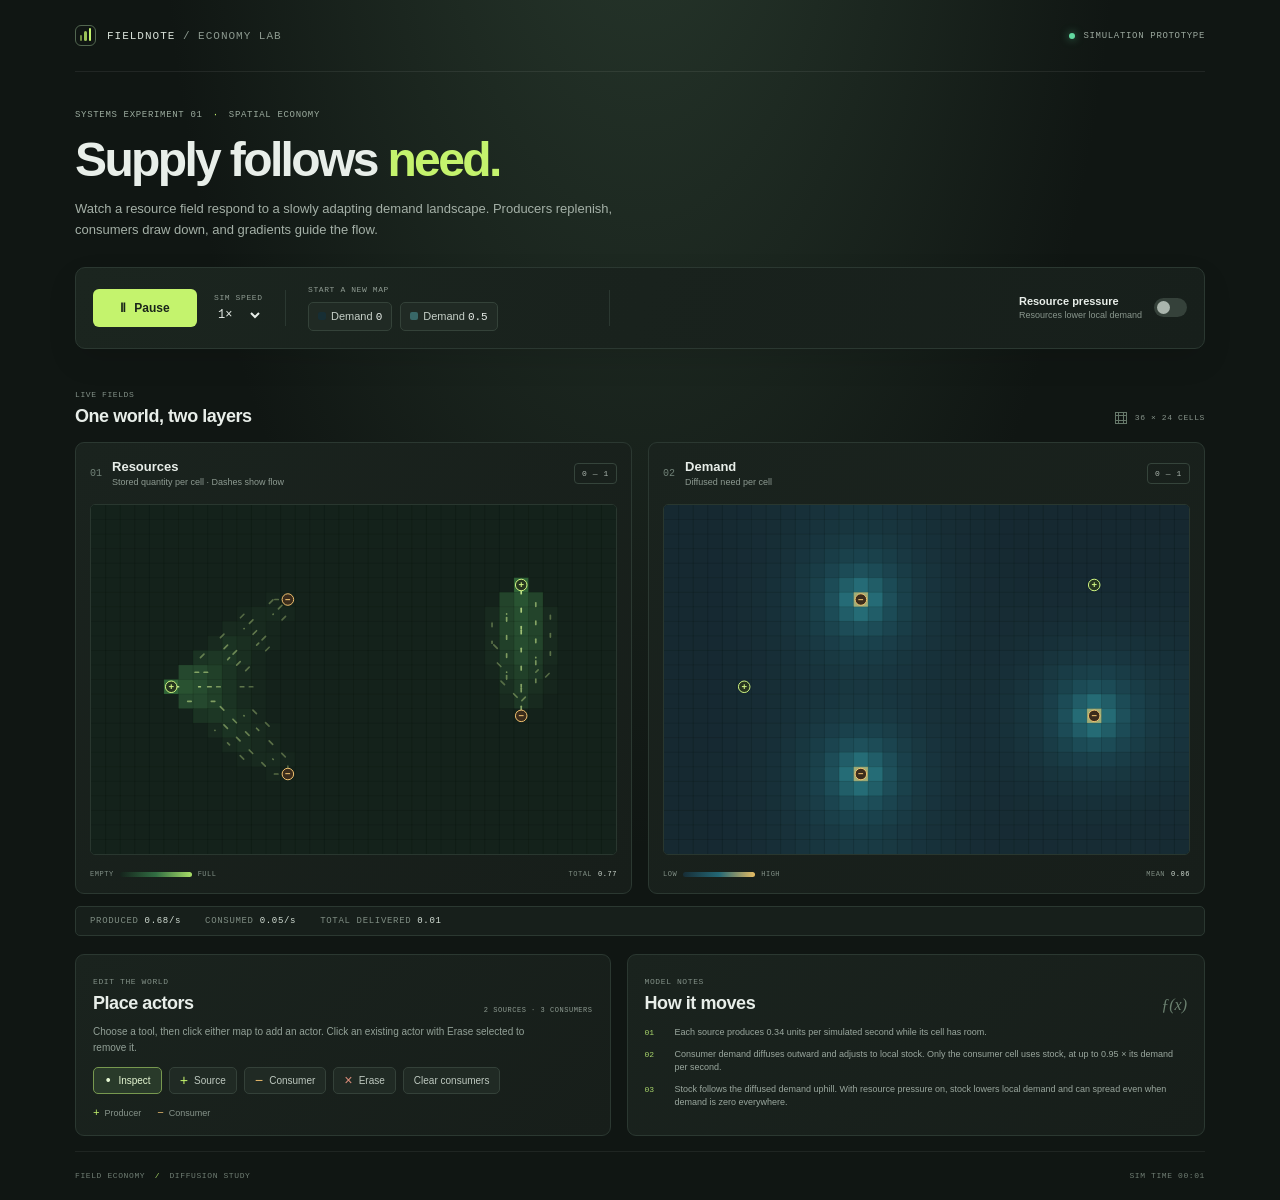
==== commit c4fe6663: "" ====
--- a/economy-proto/index.html
+++ b/economy-proto/index.html
@@ -25,7 +25,7 @@
 
     <section class="control-panel" aria-label="Simulation controls">
       <div class="run-controls">
-        <button class="primary-button" id="run-button" type="button"><span class="play-icon" aria-hidden="true">Ⅱ</span><span>Pause</span></button>
+        <button class="primary-button" id="run-button" type="button" aria-label="Pause simulation"><span class="play-icon" aria-hidden="true">Ⅱ</span><span>Pause</span></button>
         <div class="speed-control">
           <label for="speed">SIM SPEED</label>
           <select id="speed" aria-label="Simulation speed">
@@ -58,10 +58,10 @@
       <div class="maps-grid">
         <article class="map-card">
           <div class="map-card-head">
-            <div class="map-title"><span class="map-index">01</span><div><h3>Resources</h3><p>Stored quantity per cell</p></div></div>
+            <div class="map-title"><span class="map-index">01</span><div><h3>Resources</h3><p>Stored quantity per cell · Dashes show flow</p></div></div>
             <span class="unit-pill">0 — 1</span>
           </div>
-          <div class="canvas-wrap"><canvas id="resource-map" aria-label="Resource storage map"></canvas><div class="canvas-tooltip" aria-live="polite"></div></div>
+          <div class="canvas-wrap"><canvas id="resource-map" aria-label="Resource storage map"></canvas><div class="canvas-tooltip"></div></div>
           <div class="map-footer"><div class="gradient-legend resource-legend"><span>EMPTY</span><i></i><span>FULL</span></div><span class="map-stat" id="resource-total">TOTAL <b>0.00</b></span></div>
         </article>
         <article class="map-card">
@@ -69,9 +69,14 @@
             <div class="map-title"><span class="map-index">02</span><div><h3>Demand</h3><p>Diffused need per cell</p></div></div>
             <span class="unit-pill">0 — 1</span>
           </div>
-          <div class="canvas-wrap"><canvas id="demand-map" aria-label="Demand field map"></canvas><div class="canvas-tooltip" aria-live="polite"></div></div>
+          <div class="canvas-wrap"><canvas id="demand-map" aria-label="Demand field map"></canvas><div class="canvas-tooltip"></div></div>
           <div class="map-footer"><div class="gradient-legend demand-legend"><span>LOW</span><i></i><span>HIGH</span></div><span class="map-stat" id="demand-mean">MEAN <b>0.00</b></span></div>
         </article>
+      </div>
+      <div class="economy-stats" aria-label="Resource throughput">
+        <span class="map-stat">PRODUCED <b id="supply-rate">0.00/s</b></span>
+        <span class="map-stat">CONSUMED <b id="uptake-rate">0.00/s</b></span>
+        <span class="map-stat">TOTAL DELIVERED <b id="consumed-total">0.00</b></span>
       </div>
     </section>
 
@@ -80,24 +85,26 @@
         <div class="panel-heading"><div><span class="section-kicker">EDIT THE WORLD</span><h2>Place actors</h2></div><span class="actor-count" id="actor-count">2 SOURCES · 3 CONSUMERS</span></div>
         <p class="panel-description">Choose a tool, then click either map to add an actor. Click an existing actor with Erase selected to remove it.</p>
         <div class="tool-buttons" role="group" aria-label="Map editing tool">
-          <button class="tool-button active" data-tool="inspect" type="button"><span class="tool-symbol inspect-symbol">⌖</span>Inspect</button>
-          <button class="tool-button" data-tool="source" type="button"><span class="tool-symbol source-symbol">＋</span>Source</button>
-          <button class="tool-button" data-tool="consumer" type="button"><span class="tool-symbol consumer-symbol">−</span>Consumer</button>
-          <button class="tool-button" data-tool="erase" type="button"><span class="tool-symbol erase-symbol">×</span>Erase</button>
+          <button class="tool-button active" data-tool="inspect" type="button" aria-pressed="true"><span class="tool-symbol" aria-hidden="true">•</span>Inspect</button>
+          <button class="tool-button" data-tool="source" type="button" aria-pressed="false"><span class="tool-symbol source-symbol" aria-hidden="true">+</span>Source</button>
+          <button class="tool-button" data-tool="consumer" type="button" aria-pressed="false"><span class="tool-symbol consumer-symbol" aria-hidden="true">−</span>Consumer</button>
+          <button class="tool-button" data-tool="erase" type="button" aria-pressed="false"><span class="tool-symbol erase-symbol" aria-hidden="true">×</span>Erase</button>
+          <button class="tool-button" id="clear-consumers" type="button">Clear consumers</button>
         </div>
-        <div class="actor-key"><span><i class="key-source">＋</i> Producer</span><span><i class="key-consumer">−</i> Consumer</span></div>
+        <div class="actor-key"><span><i class="key-source" aria-hidden="true">+</i> Producer</span><span><i class="key-consumer" aria-hidden="true">−</i> Consumer</span></div>
       </article>
       <article class="rules-card">
         <div class="panel-heading"><div><span class="section-kicker">MODEL NOTES</span><h2>How it moves</h2></div><span class="formula-mark">ƒ(x)</span></div>
         <ul class="rules-list">
-          <li><span class="rule-number">01</span><span>Producers add a steady stream of resources to their cell.</span></li>
-          <li><span class="rule-number">02</span><span>Consumers create a nearby demand field and consume local resources.</span></li>
-          <li><span class="rule-number">03</span><span>A filtered demand gradient steers supply. Settlement uptake scales with local demand, while resource pressure can push stock outward—even from an empty-demand start.</span></li>
+          <li><span class="rule-number">01</span><span>Each source produces 0.34 units per simulated second while its cell has room.</span></li>
+          <li><span class="rule-number">02</span><span>Consumer demand diffuses outward and adjusts to local stock. Only the consumer cell uses stock, at up to 0.95 × its demand per second.</span></li>
+          <li><span class="rule-number">03</span><span>Stock follows the diffused demand uphill. With resource pressure on, stock lowers local demand and can spread even when demand is zero everywhere.</span></li>
         </ul>
       </article>
     </section>
     <footer class="footer"><span>FIELD ECONOMY <span class="footer-sep">/</span> DIFFUSION STUDY</span><span id="sim-time">SIM TIME&nbsp; 00:00</span></footer>
   </main>
+  <script src="simulation.js"></script>
   <script src="app.js"></script>
 </body>
 </html>
--- a/economy-proto/styles.css
+++ b/economy-proto/styles.css
@@ -3,3 +3,4 @@
 @media(max-width:900px){.app-shell{padding:0 24px}.control-panel{gap:14px}.divider{margin:0 -3px}.toggle-copy small{display:none}.lower-grid{grid-template-columns:1fr 1fr}.actor-count{max-width:106px;text-align:right;line-height:1.4}}
 @media(max-width:680px){.app-shell{padding:0 16px}.topbar{height:60px}.brand{font-size:9px}.prototype-tag{font-size:7px}.intro{padding:30px 0 20px}.intro h1{font-size:37px}.intro p{font-size:12px}.control-panel{display:grid;grid-template-columns:1fr auto;gap:13px;padding:13px}.run-controls{grid-column:1;grid-row:1}.map-start-controls{grid-column:1 / -1;grid-row:2}.map-start-controls .control-label{width:auto;margin-right:4px}.divider{display:none}.toggle-row{grid-column:2;grid-row:1;margin-left:0}.toggle-copy strong{font-size:10px}.toggle-copy small{display:block;font-size:8px}.map-section{margin-top:28px}.maps-grid{grid-template-columns:1fr;gap:12px}.map-card{padding:0 12px}.map-size{font-size:7px}.lower-grid{grid-template-columns:1fr;gap:12px}.tool-card,.rules-card{padding:14px}.actor-count{max-width:none}.footer{font-size:7px}}
 @media(max-width:380px){.map-start-controls{gap:6px}.map-start-controls .control-label{width:100%}.preset-button{padding:7px}.toggle-row{gap:7px}.toggle-copy strong{font-size:9px}.tool-buttons{gap:5px}.tool-button{padding:7px 8px}}
+.economy-stats{display:flex;flex-wrap:wrap;gap:10px 24px;margin-top:12px;padding:9px 14px;border:1px solid var(--line);border-radius:5px;background:var(--panel)}.economy-stats .map-stat{font-size:9px;white-space:nowrap}.tool-buttons{flex-wrap:wrap}.tool-button:disabled{opacity:.5;cursor:default}
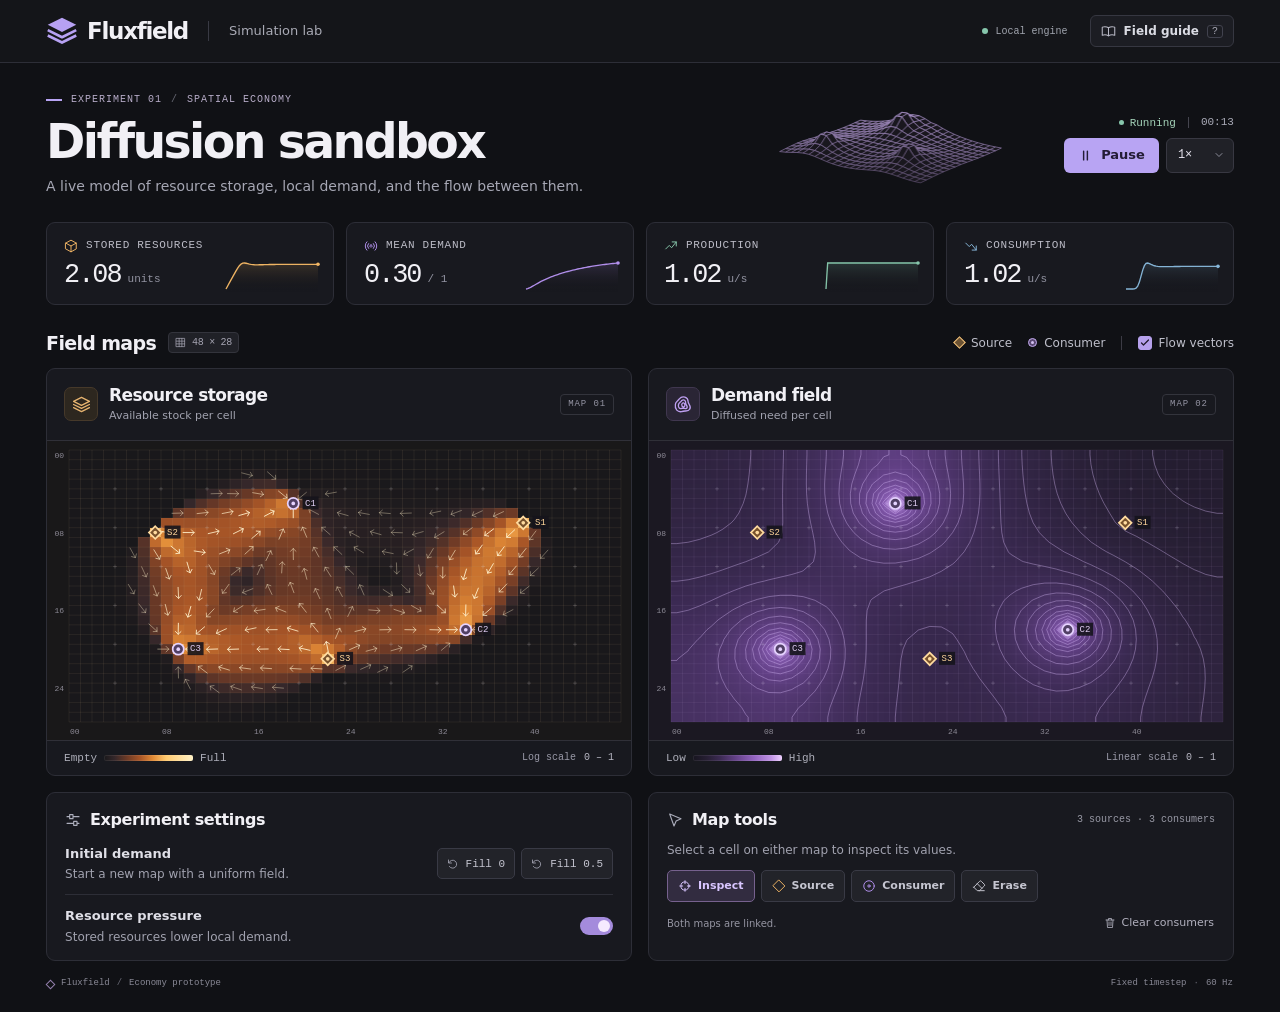
==== commit bf6af6a8: "prototype" ====
--- a/economy-proto/index.html
+++ b/economy-proto/index.html
@@ -1,110 +1,85 @@
 <!doctype html>
+<!-- Standalone entry point for the two-field economy experiment. -->
 <html lang="en">
 <head>
-  <meta charset="utf-8">
-  <meta name="viewport" content="width=device-width, initial-scale=1">
-  <meta name="theme-color" content="#101613">
-  <title>Field Economy — Diffusion Prototype</title>
-  <link rel="stylesheet" href="styles.css">
+	<meta charset="utf-8">
+	<meta name="viewport" content="width=device-width, initial-scale=1">
+	<meta name="theme-color" content="#101115">
+	<title>Diffusion sandbox · Fluxfield</title>
+	<link rel="icon" href="data:image/svg+xml,%3Csvg xmlns='http://www.w3.org/2000/svg' viewBox='0 0 32 32'%3E%3Crect width='32' height='32' rx='7' fill='%23161520'/%3E%3Cpath d='m3 12 13-7 13 7-13 7zM3 17l13 7 13-7M3 22l13 7 13-7' fill='none' stroke='%23b6a0ff' stroke-width='2'/%3E%3C/svg%3E">
+	<link rel="stylesheet" href="styles.css">
 </head>
 <body>
-  <main class="app-shell">
-    <header class="topbar">
-      <a class="brand" href="#" aria-label="Field Economy prototype home">
-        <span class="brand-mark" aria-hidden="true"><i></i><i></i><i></i></span>
-        <span>FIELDNOTE <b>/ ECONOMY LAB</b></span>
-      </a>
-      <div class="prototype-tag"><span class="live-dot"></span> SIMULATION PROTOTYPE</div>
-    </header>
+	<header class="topbar"><div class="frame topbar-inner">
+		<div class="brand"><svg class="brand-mark" viewBox="0 0 36 36" fill="none" aria-hidden="true"><path d="m2 11 16-8 16 8-16 8z" fill="currentColor"/><path d="m2 17 16 8 16-8M2 23l16 8 16-8" stroke="currentColor" stroke-width="3" stroke-linejoin="round"/></svg>Fluxfield</div>
+		<span class="brand-context">Simulation lab</span>
+		<div class="topbar-end"><span class="local-tag"><i class="dot"></i> Local engine</span><button id="guide-button" class="quiet-button" type="button"><i data-icon="book"></i>Field guide<kbd>?</kbd></button></div>
+	</div></header>
 
-    <section class="intro">
-      <div class="eyebrow">SYSTEMS EXPERIMENT 01 <span>·</span> SPATIAL ECONOMY</div>
-      <h1>Supply follows <em>need.</em></h1>
-      <p>Watch a resource field respond to a slowly adapting demand landscape. Producers replenish, consumers draw down, and gradients guide the flow.</p>
-    </section>
+	<main class="frame">
+		<section class="overview" aria-labelledby="page-title">
+			<div><div class="eyebrow"><span></span>Experiment 01<b>/</b>Spatial economy</div>
+				<h1 id="page-title">Diffusion sandbox</h1>
+				<p>A live model of resource storage, local demand, and the flow between them.</p>
+			</div>
+			<canvas id="field-relief" class="relief" aria-hidden="true"></canvas>
+			<div class="playback" aria-label="Playback controls">
+				<div class="run-status"><span class="running-label" id="run-state"><i class="dot"></i><span>Running</span></span><time id="sim-time" aria-label="Simulated time">00:00</time></div>
+				<div class="playback-buttons"><button class="primary" id="run-button" type="button" aria-label="Pause simulation"><i data-icon="pause"></i><span>Pause</span></button>
+					<button id="step-button" class="icon-button step-button" type="button" title="Advance one tick" aria-label="Advance one simulation tick" hidden><i data-icon="step"></i></button>
+					<div class="speed-box"><select id="speed" aria-label="Simulation speed"><option value="0.5">0.5×</option><option value="1" selected>1×</option><option value="2">2×</option><option value="4">4×</option></select><i data-icon="chevron"></i></div>
+				</div>
+			</div>
+		</section>
 
-    <section class="control-panel" aria-label="Simulation controls">
-      <div class="run-controls">
-        <button class="primary-button" id="run-button" type="button" aria-label="Pause simulation"><span class="play-icon" aria-hidden="true">Ⅱ</span><span>Pause</span></button>
-        <div class="speed-control">
-          <label for="speed">SIM SPEED</label>
-          <select id="speed" aria-label="Simulation speed">
-            <option value="0.5">0.5×</option>
-            <option value="1" selected>1×</option>
-            <option value="2">2×</option>
-            <option value="4">4×</option>
-          </select>
-        </div>
-      </div>
-      <div class="divider"></div>
-      <div class="map-start-controls">
-        <span class="control-label">START A NEW MAP</span>
-        <button class="preset-button" id="new-zero" type="button"><span class="preset-swatch zero"></span>Demand <b>0</b></button>
-        <button class="preset-button" id="new-half" type="button"><span class="preset-swatch half"></span>Demand <b>0.5</b></button>
-      </div>
-      <div class="divider"></div>
-      <label class="toggle-row" for="negative-demand">
-        <span class="toggle-copy"><strong>Resource pressure</strong><small>Resources lower local demand</small></span>
-        <input id="negative-demand" type="checkbox">
-        <span class="toggle-ui" aria-hidden="true"></span>
-      </label>
-    </section>
+		<section class="metrics" aria-label="Live simulation measurements">
+			<div class="metric metric-stock"><div class="metric-label"><i data-icon="box"></i>Stored resources</div><div class="metric-value"><strong id="resource-total">0.00</strong><small>units</small></div><canvas class="spark" aria-hidden="true"></canvas></div>
+			<div class="metric metric-demand"><div class="metric-label"><i data-icon="radio"></i>Mean demand</div><div class="metric-value"><strong id="demand-mean">0.00</strong><small>/ 1</small></div><canvas class="spark" aria-hidden="true"></canvas></div>
+			<div class="metric metric-production"><div class="metric-label"><i data-icon="up"></i>Production</div><div class="metric-value"><strong id="supply-rate">0.00</strong><small>u/s</small></div><canvas class="spark" aria-hidden="true"></canvas></div>
+			<div class="metric metric-uptake"><div class="metric-label"><i data-icon="down"></i>Consumption</div><div class="metric-value"><strong id="uptake-rate">0.00</strong><small>u/s</small></div><canvas class="spark" aria-hidden="true"></canvas></div>
+		</section>
 
-    <section class="map-section" aria-label="Simulation maps">
-      <div class="map-heading">
-        <div><span class="section-kicker">LIVE FIELDS</span><h2>One world, two layers</h2></div>
-        <div class="map-size"><span class="tiny-grid" aria-hidden="true"></span> 36 × 24 CELLS</div>
-      </div>
-      <div class="maps-grid">
-        <article class="map-card">
-          <div class="map-card-head">
-            <div class="map-title"><span class="map-index">01</span><div><h3>Resources</h3><p>Stored quantity per cell · Dashes show flow</p></div></div>
-            <span class="unit-pill">0 — 1</span>
-          </div>
-          <div class="canvas-wrap"><canvas id="resource-map" aria-label="Resource storage map"></canvas><div class="canvas-tooltip"></div></div>
-          <div class="map-footer"><div class="gradient-legend resource-legend"><span>EMPTY</span><i></i><span>FULL</span></div><span class="map-stat" id="resource-total">TOTAL <b>0.00</b></span></div>
-        </article>
-        <article class="map-card">
-          <div class="map-card-head">
-            <div class="map-title"><span class="map-index">02</span><div><h3>Demand</h3><p>Diffused need per cell</p></div></div>
-            <span class="unit-pill">0 — 1</span>
-          </div>
-          <div class="canvas-wrap"><canvas id="demand-map" aria-label="Demand field map"></canvas><div class="canvas-tooltip"></div></div>
-          <div class="map-footer"><div class="gradient-legend demand-legend"><span>LOW</span><i></i><span>HIGH</span></div><span class="map-stat" id="demand-mean">MEAN <b>0.00</b></span></div>
-        </article>
-      </div>
-      <div class="economy-stats" aria-label="Resource throughput">
-        <span class="map-stat">PRODUCED <b id="supply-rate">0.00/s</b></span>
-        <span class="map-stat">CONSUMED <b id="uptake-rate">0.00/s</b></span>
-        <span class="map-stat">TOTAL DELIVERED <b id="consumed-total">0.00</b></span>
-      </div>
-    </section>
+		<section class="field-section" aria-labelledby="field-title">
+			<div class="section-bar"><div class="section-title"><h2 id="field-title">Field maps</h2><span class="grid-size"><i data-icon="grid"></i><span id="grid-size">48 × 28</span></span></div>
+				<div class="field-options"><span class="actor-key"><i class="source-key"></i>Source</span><span class="actor-key"><i class="consumer-key"></i>Consumer</span><span class="option-divider"></span><label class="flow-option"><input id="show-flow" type="checkbox" checked><i data-icon="check"></i>Flow vectors</label></div>
+			</div>
+			<div class="maps">
+				<article class="field-card stock-card"><header class="card-head"><span class="layer-icon"><i data-icon="layers"></i></span><div><h3>Resource storage</h3><p>Available stock per cell</p></div><span class="layer-id">Map 01</span></header>
+					<div class="plot"><canvas id="resource-map" tabindex="0" aria-label="Resource storage grid. Use arrow keys to inspect cells and Enter to apply the selected tool."></canvas><output class="tooltip" hidden></output></div>
+					<div class="map-legend"><span>Empty</span><i class="ramp"></i><span>Full</span><span class="scale-label">Log scale <b>0 – 1</b></span></div>
+				</article>
+				<article class="field-card demand-card"><header class="card-head"><span class="layer-icon"><i data-icon="contour"></i></span><div><h3>Demand field</h3><p>Diffused need per cell</p></div><span class="layer-id">Map 02</span></header>
+					<div class="plot"><canvas id="demand-map" tabindex="0" aria-label="Demand grid. Use arrow keys to inspect cells and Enter to apply the selected tool."></canvas><output class="tooltip" hidden></output></div>
+					<div class="map-legend"><span>Low</span><i class="ramp"></i><span>High</span><span class="scale-label">Linear scale <b>0 – 1</b></span></div>
+				</article>
+			</div>
+		</section>
 
-    <section class="lower-grid">
-      <article class="tool-card">
-        <div class="panel-heading"><div><span class="section-kicker">EDIT THE WORLD</span><h2>Place actors</h2></div><span class="actor-count" id="actor-count">2 SOURCES · 3 CONSUMERS</span></div>
-        <p class="panel-description">Choose a tool, then click either map to add an actor. Click an existing actor with Erase selected to remove it.</p>
-        <div class="tool-buttons" role="group" aria-label="Map editing tool">
-          <button class="tool-button active" data-tool="inspect" type="button" aria-pressed="true"><span class="tool-symbol" aria-hidden="true">•</span>Inspect</button>
-          <button class="tool-button" data-tool="source" type="button" aria-pressed="false"><span class="tool-symbol source-symbol" aria-hidden="true">+</span>Source</button>
-          <button class="tool-button" data-tool="consumer" type="button" aria-pressed="false"><span class="tool-symbol consumer-symbol" aria-hidden="true">−</span>Consumer</button>
-          <button class="tool-button" data-tool="erase" type="button" aria-pressed="false"><span class="tool-symbol erase-symbol" aria-hidden="true">×</span>Erase</button>
-          <button class="tool-button" id="clear-consumers" type="button">Clear consumers</button>
-        </div>
-        <div class="actor-key"><span><i class="key-source" aria-hidden="true">+</i> Producer</span><span><i class="key-consumer" aria-hidden="true">−</i> Consumer</span></div>
-      </article>
-      <article class="rules-card">
-        <div class="panel-heading"><div><span class="section-kicker">MODEL NOTES</span><h2>How it moves</h2></div><span class="formula-mark">ƒ(x)</span></div>
-        <ul class="rules-list">
-          <li><span class="rule-number">01</span><span>Each source produces 0.34 units per simulated second while its cell has room.</span></li>
-          <li><span class="rule-number">02</span><span>Consumer demand diffuses outward and adjusts to local stock. Only the consumer cell uses stock, at up to 0.95 × its demand per second.</span></li>
-          <li><span class="rule-number">03</span><span>Stock follows the diffused demand uphill. With resource pressure on, stock lowers local demand and can spread even when demand is zero everywhere.</span></li>
-        </ul>
-      </article>
-    </section>
-    <footer class="footer"><span>FIELD ECONOMY <span class="footer-sep">/</span> DIFFUSION STUDY</span><span id="sim-time">SIM TIME&nbsp; 00:00</span></footer>
-  </main>
-  <script src="simulation.js"></script>
-  <script src="app.js"></script>
+		<section class="bench" aria-label="Experiment controls">
+			<article class="panel"><div class="panel-heading"><i data-icon="sliders"></i><h2>Experiment settings</h2></div>
+				<div class="setting"><div><h3>Initial demand</h3><p>Start a new map with a uniform field.</p></div><div class="presets"><button id="new-zero" type="button" aria-label="New map with demand 0"><i data-icon="reset"></i>Fill 0</button><button id="new-half" type="button" aria-label="New map with demand 0.5"><i data-icon="reset"></i>Fill 0.5</button></div></div>
+				<label class="setting pressure-setting" for="negative-demand"><span><strong>Resource pressure</strong><small>Stored resources lower local demand.</small></span><input id="negative-demand" type="checkbox" checked><span class="switch" aria-hidden="true"></span></label>
+			</article>
+			<article class="panel"><div class="panel-heading"><i data-icon="cursor"></i><h2>Map tools</h2><span id="actor-count" class="actor-count"></span></div>
+				<p class="tool-hint" id="tool-hint">Select a cell on either map to inspect its values.</p>
+				<div class="tools" role="group" aria-label="Map editing tool"><button data-tool="inspect" aria-pressed="true" type="button"><i data-icon="crosshair"></i>Inspect</button><button data-tool="source" aria-pressed="false" type="button"><i data-icon="diamond"></i>Source</button><button data-tool="consumer" aria-pressed="false" type="button"><i data-icon="circle"></i>Consumer</button><button data-tool="erase" aria-pressed="false" type="button"><i data-icon="erase"></i>Erase</button></div>
+				<div class="tool-bottom"><span id="edit-message" role="status">Both maps are linked.</span><button id="clear-consumers" class="text-button" type="button"><i data-icon="clear"></i>Clear consumers</button></div>
+			</article>
+		</section>
+		<footer class="footer"><span><i class="footer-mark"></i>Fluxfield <b>/</b> Economy prototype</span><span>Fixed timestep <b>·</b> 60 Hz</span></footer>
+	</main>
+
+	<dialog id="field-guide" aria-labelledby="guide-title"><div class="dialog-head"><div class="eyebrow"><span></span>Model reference</div><button id="close-guide" class="icon-button" type="button" aria-label="Close field guide"><i data-icon="close"></i></button></div><h2 id="guide-title">Field guide</h2>
+		<dl class="guide-notes"><dt><i class="source-key"></i>Supply &amp; storage</dt><dd>Each source produces <b id="source-note"></b> units per simulated second while its cell has space. Amber shows actual stock on a log scale so small shipments stay visible.</dd>
+			<dt><i class="consumer-key"></i>Demand &amp; intake</dt><dd>Consumers raise a demand peak that diffuses into neighboring cells. Stock climbs the field using a filtered direction. A consumer uses at most <b id="uptake-note"></b> × local demand per second. New arrivals enter a quarter-second intake buffer; small deliveries drain gradually rather than vanishing on contact. Excess stays upstream.</dd>
+			<dt>Pressure without consumers</dt><dd>Resource pressure lowers demand where stock accumulates. On a zero-demand plateau it spreads stock toward emptier neighbors instead. Pause, choose Fill 0, clear consumers, then resume. Compare pressure on and off without a leftover demand gradient.</dd>
+			<dt>Reading the experiment</dt><dd>The opening view is a 12-second reference run. Either reset starts at time zero, keeping your pressure and playback settings. Rates are per simulated second. Arrows show actual stock transfers; purple contours join equal demand. Select a cell to pin its readings.</dd></dl>
+		<div class="ledger"><span>Resource ledger</span><p><b id="made-total">0</b> produced − <b id="consumed-total">0</b> consumed ≈ <b id="held-total">0</b> stored</p></div>
+		<p class="shortcuts"><kbd>Space</kbd> Play / pause <kbd>Esc</kbd> Dismiss</p>
+	</dialog>
+	<script src="simulation.js"></script>
+	<script src="fields.js"></script>
+	<script src="telemetry.js"></script>
+	<script src="app.js"></script>
 </body>
 </html>
--- a/economy-proto/styles.css
+++ b/economy-proto/styles.css
@@ -1,6 +1,149 @@
-:root{color-scheme:dark;--bg:#101613;--panel:#171f1b;--panel-2:#1b2520;--line:#2b3831;--muted:#87948b;--text:#e8eee9;--lime:#c4f36d;--mint:#62d8a0;--mono:'DM Mono',monospace;--sans:'DM Sans',sans-serif;--display:'Manrope',sans-serif}
-*{box-sizing:border-box}body{margin:0;min-height:100vh;background:radial-gradient(ellipse at 50% -24%,#293a2e 0,transparent 54%),var(--bg);color:var(--text);font-family:var(--sans);font-size:14px}.app-shell{max-width:1210px;margin:0 auto;padding:0 40px}.topbar{height:72px;border-bottom:1px solid #ffffff12;display:flex;align-items:center;justify-content:space-between}.brand{display:flex;align-items:center;gap:11px;color:#d8e1d9;font:500 11px var(--mono);letter-spacing:.09em;text-decoration:none}.brand b{font-weight:400;color:#8c998f}.brand-mark{height:21px;width:21px;border:1px solid #526650;border-radius:6px;display:flex;align-items:end;justify-content:center;gap:2px;padding:4px}.brand-mark i{display:block;width:3px;border-radius:3px;background:var(--lime)}.brand-mark i:nth-child(1){height:6px;opacity:.55}.brand-mark i:nth-child(2){height:10px;opacity:.78}.brand-mark i:nth-child(3){height:13px}.prototype-tag,.map-size,.unit-pill,.map-stat,.section-kicker,.eyebrow,.control-label,.speed-control label,.actor-count,.gradient-legend,.footer{font-family:var(--mono);letter-spacing:.075em}.prototype-tag{font-size:9px;color:#9ba89e;display:flex;align-items:center;gap:8px}.live-dot{width:6px;height:6px;border-radius:50%;background:var(--mint);box-shadow:0 0 9px #62d8a0a0}.intro{padding:38px 0 26px;max-width:650px}.eyebrow{font-size:9px;color:#9bab9e}.eyebrow span{color:var(--lime);padding:0 4px}.intro h1{font:600 clamp(34px,5vw,48px)/1.1 var(--display);letter-spacing:-.055em;margin:14px 0 11px}.intro h1 em{font-style:normal;color:var(--lime)}.intro p{margin:0;color:#a4b0a7;max-width:580px;font-size:13px;line-height:1.65}.control-panel{min-height:82px;padding:14px 17px;display:flex;align-items:center;gap:22px;border:1px solid var(--line);border-radius:10px;background:linear-gradient(110deg,#1b251f,#171f1b);box-shadow:0 12px 30px #00000018}.run-controls{display:flex;align-items:center;gap:17px}.primary-button{height:38px;width:104px;background:var(--lime);border:0;border-radius:6px;color:#1a241a;font:700 12px var(--sans);display:flex;align-items:center;justify-content:center;gap:8px;cursor:pointer;transition:background .2s,transform .2s}.primary-button:hover{background:#d3ff8b;transform:translateY(-1px)}.play-icon{font-size:12px;font-weight:800;line-height:1}.speed-control{display:grid;gap:5px}.speed-control label,.control-label{font-size:8px;color:#8f9b92}.speed-control select{border:0;outline:0;background:transparent;color:#e8eee9;font:500 12px var(--mono);padding:0;cursor:pointer}.speed-control option{background:#171f1b}.divider{height:36px;width:1px;background:var(--line)}.map-start-controls{display:flex;align-items:center;gap:8px;flex-wrap:wrap}.control-label{width:100%;font-size:8px}.preset-button{border:1px solid #344239;background:#202a24;color:#c5cfc7;border-radius:5px;padding:7px 9px;font:11px var(--sans);cursor:pointer;white-space:nowrap}.preset-button:hover{border-color:#738b69;background:#27332b}.preset-button b{color:#e8eee9;font-family:var(--mono);font-weight:500}.preset-swatch{display:inline-block;height:8px;width:8px;border-radius:2px;margin-right:5px;background:#172e34;vertical-align:0}.preset-swatch.half{background:#386767}.toggle-row{display:flex;align-items:center;gap:12px;cursor:pointer;margin-left:auto;flex-shrink:0}.toggle-copy{display:grid;gap:3px}.toggle-copy strong{font-size:11px;font-weight:600}.toggle-copy small{font-size:9px;color:#89968d}.toggle-row input{position:absolute;opacity:0;pointer-events:none}.toggle-ui{width:33px;height:19px;background:#35413a;border-radius:12px;position:relative;transition:background .2s}.toggle-ui:after{content:'';position:absolute;width:13px;height:13px;top:3px;left:3px;border-radius:50%;background:#aab5ad;transition:transform .2s,background .2s}.toggle-row input:checked+.toggle-ui{background:#729a47}.toggle-row input:checked+.toggle-ui:after{transform:translateX(14px);background:#edffd0}.toggle-row input:focus-visible+.toggle-ui{outline:2px solid var(--lime);outline-offset:3px}.map-section{margin-top:35px}.map-heading,.panel-heading{display:flex;align-items:end;justify-content:space-between}.section-kicker{font-size:8px;color:#829087}.map-heading h2,.panel-heading h2{font:600 18px var(--display);letter-spacing:-.025em;margin:6px 0 0}.map-size{font-size:8px;color:#87948b;display:flex;align-items:center;gap:8px;margin-bottom:3px}.tiny-grid{width:12px;height:12px;border:1px solid #66786a;background:linear-gradient(90deg,transparent 48%,#66786a 50%,transparent 53%),linear-gradient(transparent 48%,#66786a 50%,transparent 53%);background-size:5px 5px}.maps-grid{display:grid;grid-template-columns:1fr 1fr;gap:16px;margin-top:15px}.map-card,.tool-card,.rules-card{border:1px solid var(--line);border-radius:9px;background:linear-gradient(140deg,#1a231e,#171e1a);overflow:hidden}.map-card{padding:0 14px}.map-card-head{height:61px;display:flex;align-items:center;justify-content:space-between}.map-title{display:flex;align-items:center;gap:10px}.map-index{font:10px var(--mono);color:#718278}.map-title h3{font:600 13px var(--display);margin:0 0 3px}.map-title p{font-size:9px;color:#8d9a91;margin:0}.unit-pill{font-size:8px;border:1px solid #35443b;border-radius:4px;padding:5px 7px;color:#aab5ad}.canvas-wrap{position:relative;background:#111915;border-radius:5px;overflow:hidden;aspect-ratio:36/24;cursor:crosshair;border:1px solid #29372f}.canvas-wrap canvas{width:100%;height:100%;display:block;image-rendering:pixelated}.canvas-tooltip{position:absolute;display:none;pointer-events:none;padding:5px 7px;border:1px solid #526356;border-radius:4px;background:#101713eF;color:#e9f0e9;font:9px var(--mono);white-space:nowrap;z-index:2;transform:translate(8px,8px)}.map-footer{height:38px;display:flex;align-items:center;justify-content:space-between}.gradient-legend{display:flex;align-items:center;gap:6px;font-size:7px;color:#829087}.gradient-legend i{width:72px;height:5px;border-radius:4px}.resource-legend i{background:linear-gradient(90deg,#15231c,#316d42,#a9df67)}.demand-legend i{background:linear-gradient(90deg,#172d36,#236775,#e6bc63)}.map-stat{font-size:7px;color:#7e8c82;display:flex;gap:6px}.map-stat b{font-weight:400;color:#d3ded5}.lower-grid{display:grid;grid-template-columns:1fr 1.08fr;gap:16px;margin-top:18px}.tool-card,.rules-card{padding:16px 17px}.actor-count{font-size:7px;color:#8d9a91}.panel-description{color:#92a097;font-size:10px;line-height:1.55;margin:10px 0 12px;max-width:435px}.tool-buttons{display:flex;gap:7px}.tool-button{display:flex;align-items:center;gap:6px;background:#202a24;border:1px solid #344139;color:#bdc8bf;border-radius:5px;padding:7px 10px;font:10px var(--sans);cursor:pointer;transition:.15s}.tool-button:hover{border-color:#71856f}.tool-button.active{background:#293a2a;border-color:#77984f;color:#e5f7d2}.tool-symbol{font:14px var(--mono);line-height:10px}.source-symbol,.key-source{color:var(--lime)}.consumer-symbol,.key-consumer{color:#e6b86b}.erase-symbol{color:#df8f7c}.actor-key{display:flex;gap:16px;margin-top:13px;font-size:9px;color:#87948b}.actor-key span{display:flex;align-items:center;gap:5px}.actor-key i{font-style:normal;font:11px var(--mono)}.formula-mark{font:italic 16px Georgia;color:#6b8170}.rules-list{list-style:none;margin:12px 0 0;padding:0;display:grid;gap:9px}.rules-list li{display:grid;grid-template-columns:22px 1fr;gap:8px;align-items:start;color:#9aa79e;font-size:9px;line-height:1.45}.rule-number{font:8px var(--mono);color:#a9d66b;padding-top:2px}.footer{height:48px;margin-top:15px;border-top:1px solid #ffffff10;display:flex;align-items:center;justify-content:space-between;color:#6f7d73;font-size:8px}.footer-sep{color:#a6d665;padding:0 4px}
-@media(max-width:900px){.app-shell{padding:0 24px}.control-panel{gap:14px}.divider{margin:0 -3px}.toggle-copy small{display:none}.lower-grid{grid-template-columns:1fr 1fr}.actor-count{max-width:106px;text-align:right;line-height:1.4}}
-@media(max-width:680px){.app-shell{padding:0 16px}.topbar{height:60px}.brand{font-size:9px}.prototype-tag{font-size:7px}.intro{padding:30px 0 20px}.intro h1{font-size:37px}.intro p{font-size:12px}.control-panel{display:grid;grid-template-columns:1fr auto;gap:13px;padding:13px}.run-controls{grid-column:1;grid-row:1}.map-start-controls{grid-column:1 / -1;grid-row:2}.map-start-controls .control-label{width:auto;margin-right:4px}.divider{display:none}.toggle-row{grid-column:2;grid-row:1;margin-left:0}.toggle-copy strong{font-size:10px}.toggle-copy small{display:block;font-size:8px}.map-section{margin-top:28px}.maps-grid{grid-template-columns:1fr;gap:12px}.map-card{padding:0 12px}.map-size{font-size:7px}.lower-grid{grid-template-columns:1fr;gap:12px}.tool-card,.rules-card{padding:14px}.actor-count{max-width:none}.footer{font-size:7px}}
-@media(max-width:380px){.map-start-controls{gap:6px}.map-start-controls .control-label{width:100%}.preset-button{padding:7px}.toggle-row{gap:7px}.toggle-copy strong{font-size:9px}.tool-buttons{gap:5px}.tool-button{padding:7px 8px}}
-.economy-stats{display:flex;flex-wrap:wrap;gap:10px 24px;margin-top:12px;padding:9px 14px;border:1px solid var(--line);border-radius:5px;background:var(--panel)}.economy-stats .map-stat{font-size:9px;white-space:nowrap}.tool-buttons{flex-wrap:wrap}.tool-button:disabled{opacity:.5;cursor:default}
+/* Owns: the lab layout, field legends and accessible control states. */
+@font-face{font-family:Manrope;src:url('fonts/manrope-latin-wght-normal.woff2') format('woff2');font-weight:200 800;font-display:swap}
+@font-face{font-family:Plex;src:url('fonts/ibm-plex-mono-latin-400-normal.woff2') format('woff2');font-weight:400;font-display:swap}
+:root{color-scheme:dark;--bg:#101115;--panel:#18191f;--line:#2d2e37;--muted:#a1a2af;--dim:#828492;--text:#f1f0f5;--accent:#b8a4f3;--amber:#f3b765;--violet:#b491ef;--mint:#87c7ac;--blue:#87b7d9;--mono:Plex,ui-monospace,monospace;--sans:Manrope,system-ui,sans-serif}
+*{box-sizing:border-box}
+[hidden]{display:none!important}
+.relief{align-self:center;flex:none;width:clamp(180px,18vw,270px);height:104px;margin-left:auto;margin-right:clamp(12px,3vw,48px)}
+body{margin:0;min-height:100vh;background:var(--bg);color:var(--text);font:14px/1.5 var(--sans);-webkit-font-smoothing:antialiased}
+button,select,input{font:inherit}
+button,select{cursor:pointer}
+button{color:inherit;background:transparent;border:0}
+button{display:inline-flex;align-items:center;justify-content:center;gap:8px;transition:background-color .15s,border-color .15s,color .15s}
+button:disabled{opacity:.42;cursor:not-allowed}
+:focus-visible{outline:2px solid var(--accent);outline-offset:3px}
+h1,h2,h3,p{margin:0}
+button,select,kbd,.grid-size,.actor-count,.metric-value,.scale-label,time{font-variant-numeric:tabular-nums}
+.frame{width:min(100% - clamp(32px,7.2vw,112px),1440px);margin-inline:auto}
+.icon{display:inline-block;flex:none;width:17px;height:17px;fill:none;stroke:currentColor;stroke-width:1.65;stroke-linecap:round;stroke-linejoin:round;vertical-align:middle}
+.topbar{background:#141519;border-bottom:1px solid var(--line)}
+.topbar-inner,.topbar-end,.brand,.local-tag,.quiet-button,.eyebrow,.run-status,.running-label,.playback-buttons,.metric-label,.section-bar,.section-title,.field-options,.actor-key,.grid-size,.card-head,.map-legend,.scale-label,.panel-heading,.setting,.presets,.tools,.tool-bottom,.footer,.footer>span,.dialog-head,.shortcuts,.guide-notes dt{display:flex;align-items:center}
+.topbar-inner{height:62px;gap:20px}
+.brand{gap:9px;font-size:23px;letter-spacing:-1.3px;font-weight:760;line-height:1}
+.brand-mark{width:32px;height:32px;color:#b7a1f3}
+.brand-context{border-left:1px solid #393a44;padding-left:20px;color:#a9aab5;font-size:13px;font-weight:500}
+.topbar-end{margin-left:auto;gap:22px}
+.local-tag{gap:8px;font:10px var(--mono);color:#a1a5af}
+.dot{display:inline-block;width:6px;height:6px;border-radius:50%;background:var(--mint)}
+.quiet-button,.icon-button{border:1px solid #363741;background:#1c1d23;border-radius:6px;color:#dadbe3}
+.quiet-button{height:32px;padding:0 10px;gap:8px;font-size:12px;font-weight:600}
+.quiet-button .icon{width:15px;height:15px;color:#babac7}
+kbd{font:10px var(--mono);border:1px solid #41424e;border-radius:3px;padding:0 4px;color:#a9aab6}
+.quiet-button:hover,.icon-button:hover,.presets button:hover,.tools button:hover,.speed-box:hover{background:#292a34;border-color:#535561}
+.overview{display:flex;align-items:center;justify-content:space-between;gap:20px;padding:29px 0 25px}
+.eyebrow,.layer-id,.grid-size,.metric-label,.scale-label,.actor-count,.footer,.ledger>span{font-family:var(--mono)}
+.eyebrow,.layer-id,.ledger>span{text-transform:uppercase;letter-spacing:.1em}
+.eyebrow{gap:9px;font-size:10px;color:#b8adc9}
+.eyebrow>span{width:16px;height:2px;background:var(--accent)}
+.eyebrow b,.footer b{color:#686974;font-weight:400}
+h1{font-size:clamp(35px,3.7vw,51px);font-weight:650;letter-spacing:-.055em;line-height:1.12;margin:8px 0}
+.overview p{font-size:14px;color:#a6a7b4}
+.playback{align-self:center;display:grid;justify-items:end;gap:9px}
+.run-status{gap:12px;font:11px var(--mono)}
+.running-label{gap:6px;color:#a4d3b9}
+.run-status .dot{width:5px;height:5px}
+.running-label.paused{color:#e2bf82}.running-label.paused .dot{background:#d5b275}
+.run-status time{color:#a9aab7;padding-left:12px;border-left:1px solid #45454f;line-height:1}
+.playback-buttons{gap:7px}
+.primary{height:35px;min-width:94px;padding:0 14px;border-radius:6px;background:var(--accent);color:#241c36;font-size:13px;font-weight:760}
+.primary .icon{width:15px;height:15px;stroke-width:2.3}
+.primary:hover{background:#cbb8ff}
+.speed-box{position:relative;background:#202127;border:1px solid #383842;border-radius:6px}
+.speed-box select{color:#e7e5ef;background:transparent;border:0;border-radius:6px;appearance:none;padding:6px 26px 6px 11px;height:33px;font:12px var(--mono)}
+.speed-box option{background:var(--panel)}
+.speed-box .icon{width:12px;height:12px;position:absolute;right:8px;top:10px;pointer-events:none;color:var(--muted)}
+.metrics{display:grid;grid-template-columns:repeat(4,minmax(0,1fr));gap:12px}
+.metric,.field-card,.panel{background:var(--panel);border:1px solid var(--line);border-radius:9px}
+.metric{position:relative;padding:15px 17px 13px;overflow:hidden}
+.metric-label{gap:8px;color:#bcbcc7;font-size:11px;text-transform:uppercase;letter-spacing:.065em;line-height:1.4}
+.metric-label .icon{width:14px;height:14px;color:var(--tint)}
+.metric-stock{--tint:var(--amber)}.metric-demand{--tint:var(--violet)}.metric-production{--tint:var(--mint)}.metric-uptake{--tint:var(--blue)}
+.metric-value{display:flex;align-items:baseline;gap:7px;margin-top:7px;position:relative;z-index:1;pointer-events:none}
+.metric-value strong{font:400 clamp(23px,2.1vw,32px)/1.12 var(--mono);letter-spacing:-.075em}
+.metric-value small{font:11px var(--mono);color:#9293a1}
+.spark{position:absolute;right:12px;bottom:12px;width:34%;height:34px}
+.field-section{margin-top:25px}
+.section-bar{justify-content:space-between;gap:14px;margin-bottom:12px}
+.section-title{gap:12px}
+h2{font-size:19px;line-height:1.4;font-weight:650;letter-spacing:-.035em}
+.grid-size,.layer-id{color:#a5a4b2;font-size:10px;background:#202127;border:1px solid #33343c;border-radius:4px}
+.grid-size{gap:6px;padding:2px 6px;letter-spacing:-.03em}
+.grid-size .icon{height:11px;width:11px;color:#a1a0ae}
+.field-options{gap:16px;font-size:12px;color:#bebfca}
+.actor-key{gap:7px}
+.source-key,.consumer-key{display:inline-block;position:relative;flex:none;width:9px;height:9px}
+.source-key{border:1.5px solid #f5c47c;transform:rotate(45deg);background:#6b5233}
+.consumer-key{border:1.5px solid #c5adf1;border-radius:50%;background:#5a4872}
+.consumer-key:after{content:'';position:absolute;inset:2px;border-radius:50%;background:#d3c1f1}
+.option-divider{width:1px;height:14px;background:#3c3b45}
+.flow-option{position:relative;display:inline-flex;align-items:center;gap:6px;cursor:pointer;user-select:none}
+.flow-option input,.pressure-setting input{position:absolute;opacity:0;width:1px;height:1px}
+.flow-option .icon{width:14px;height:14px;border:1px solid #55535f;border-radius:3px;stroke:transparent}
+.flow-option input:checked+.icon{background:#b6a1ec;border-color:#b6a1ec;stroke:#211b2d;stroke-width:2.6}
+.flow-option input:focus-visible+.icon,.pressure-setting input:focus-visible+.switch{outline:2px solid var(--accent);outline-offset:3px}
+.maps,.bench{display:grid;grid-template-columns:repeat(2,minmax(0,1fr));gap:16px}
+.field-card{overflow:hidden}
+.card-head{padding:15px 17px;gap:11px}
+.layer-icon{width:34px;height:34px;display:grid;place-items:center;border-radius:7px;border:1px solid var(--icon-line);background:var(--icon-bg);color:var(--icon-color)}
+.layer-icon .icon{width:19px;height:19px}
+.stock-card{--icon-color:#e6b36f;--icon-bg:#2d271f;--icon-line:#46392a}
+.demand-card{--icon-color:#be9ff0;--icon-bg:#2a2535;--icon-line:#40374f}
+.card-head h3{font-size:17px;line-height:1.35;letter-spacing:-.035em;font-weight:680}
+.card-head p,.setting p,.setting small,.tool-hint{font-size:12px;color:var(--muted);line-height:1.5}
+.card-head p{font-size:11px;margin-top:1px}
+.layer-id{margin-left:auto;background:transparent;padding:3px 7px;font-size:9px;color:#9494a3}
+.plot{position:relative;aspect-ratio:1.94;background:#15151b;overflow:hidden;border-block:1px solid #303038}
+.plot canvas{display:block;width:100%;height:100%;cursor:crosshair;touch-action:manipulation}
+.plot canvas:focus-visible{outline-offset:-3px}
+.tooltip{position:absolute;z-index:1;pointer-events:none;white-space:pre;background:#17161ff5;border:1px solid #65606f;border-radius:5px;color:#f1edf6;padding:6px 9px;font:10px/1.55 var(--mono);box-shadow:0 4px 14px #0003}
+.tooltip b{display:block;color:#c2b0e6;font:inherit}
+.map-legend{padding:11px 17px;gap:7px;color:#aeafba;font:11px var(--mono)}
+.ramp{width:89px;height:6px;border-radius:2px;box-shadow:inset 0 0 0 1px #ffffff13}
+.scale-label{gap:8px;margin-left:auto;font-size:10px;color:#9999a7}
+.scale-label b{font-weight:400;color:#b7b6c2}
+.bench{margin-top:16px}
+.panel{padding:16px 18px 14px}
+.panel-heading{gap:9px}
+.panel-heading>.icon{color:#acaebc;width:16px;height:16px}
+.panel-heading h2{font-size:16px;letter-spacing:-.025em}
+.setting{justify-content:space-between;gap:10px;padding-top:13px}
+.setting h3,.setting strong{font:600 13px/1.5 var(--sans);color:#dfdfe7}
+.setting p,.setting small{display:block;font-size:12px;margin-top:2px}
+.pressure-setting{border-top:1px solid var(--line);margin-top:11px;padding-top:10px;cursor:pointer}
+.presets{gap:6px}
+.presets button,.tools button{border:1px solid #393a45;background:#222329;color:#c5c5d0;border-radius:5px;font:600 12px var(--sans);min-height:31px}
+.presets button{padding-inline:9px;min-width:60px;font:11px var(--mono);gap:7px}
+.presets .icon{width:12px;height:12px;color:#a8a8b6}
+.switch{width:33px;height:18px;position:relative;background:#494953;border-radius:20px;transition:background .18s;flex:none}
+.switch:after{content:'';position:absolute;top:3px;left:3px;width:12px;height:12px;border-radius:50%;background:#e2dfe9;transition:transform .18s}
+.pressure-setting input:checked+.switch{background:#a48bdc}.pressure-setting input:checked+.switch:after{background:#f5eaff;transform:translateX(15px)}
+.actor-count{margin-left:auto;color:#9899a5;font-size:10px}
+.tool-hint{margin:10px 0 11px;font-size:12px}
+.tools{gap:6px;flex-wrap:wrap}
+.tools button{gap:6px;padding:6px 10px;min-height:32px;font-size:11px}
+.tools button[aria-pressed=true]{background:#322c40;border-color:#76618e;color:#d9c6ff}
+.tools .icon{width:14px;height:14px}
+.tools [data-tool=source] .icon{color:var(--amber)}.tools [data-tool=consumer] .icon{color:var(--violet)}
+.tool-bottom{justify-content:space-between;gap:8px;margin-top:12px;color:#9595a2;font-size:10px}
+.text-button{font-size:11px;color:#b1b0be;padding:1px;gap:5px}
+.text-button .icon{height:12px;width:12px}.text-button:hover:not(:disabled){color:#dfcff5}
+.footer{justify-content:space-between;gap:12px;font-size:9px;color:#898996;padding:16px 1px 20px}
+.footer>span{gap:7px}.footer-mark{display:inline-block;width:7px;height:7px;transform:rotate(45deg);border:1px solid #9380ad}
+dialog{width:min(460px,calc(100% - 32px));max-height:85dvh;margin:auto;border:1px solid #4a4556;border-radius:12px;padding:22px 25px;background:#1b1b22;color:var(--text);box-shadow:0 18px 80px #0006}
+dialog::backdrop{background:#080810ae;backdrop-filter:blur(4px)}
+.dialog-head{justify-content:space-between}
+.icon-button{width:28px;height:28px}.icon-button .icon{width:15px;height:15px}
+.step-button{align-self:stretch;height:auto}
+dialog h2{font-size:28px;margin:3px 0 16px;letter-spacing:-.045em}
+.guide-notes{margin:0}.guide-notes dt{gap:9px;font-weight:700;font-size:13px;color:#e5e1ed;margin:14px 0 5px}
+.guide-notes dd{font-size:12px;line-height:1.65;color:#b5b3c2;margin:0}
+.ledger{background:#23212b;border:1px solid #3a3445;border-radius:6px;padding:10px 12px;margin-top:16px}
+.ledger>span{font-size:9px;color:var(--accent)}.ledger p,.shortcuts{font:10px/1.6 var(--mono);color:#bcb9c8}.ledger p{margin-top:3px}.ledger b{color:#e4ddec;font-weight:400}
+.shortcuts{gap:7px;margin-top:13px}.shortcuts kbd:not(:first-child){margin-left:8px}
+@media(min-width:1600px){.overview{padding-block:36px}.card-head{padding-block:18px}.metric{padding-block:18px}}
+@media(max-width:1050px){.relief{display:none}}
+@media(max-width:960px){.frame{width:calc(100% - 40px)}.metrics{gap:8px}.metric{padding:13px}.spark{width:27%;right:9px}.maps,.bench{gap:12px}.card-head{padding:12px}.panel{padding:14px}.map-legend{padding:10px 12px}.actor-count{font-size:9px}.tools{gap:4px}.tools button{padding-inline:7px}.ramp{width:67px}.field-options{gap:12px}}
+@media(max-width:740px){.frame{width:calc(100% - 32px)}.topbar-inner{height:54px;gap:12px}.brand{font-size:21px}.brand-mark{width:27px;height:27px}.brand-context{padding-left:12px;font-size:12px}.local-tag{display:none}.overview{padding:22px 0 18px;align-items:flex-end}.overview p{font-size:12px;max-width:350px}.eyebrow{font-size:9px}.metrics{grid-template-columns:repeat(2,minmax(0,1fr))}.metric{padding:12px 14px}.spark{width:34%}.metric-value strong{font-size:25px}.maps,.bench{grid-template-columns:1fr}.section-bar{flex-wrap:wrap;gap:9px}.field-section{margin-top:20px}.field-options{font-size:10px}.plot{aspect-ratio:1.86}.card-head,.panel{padding:14px 16px}.card-head h3{font-size:16px}.playback{flex:none}.bench{gap:12px}.tools button{padding:7px 12px}.map-legend{padding:10px 16px}.footer{font-size:8px}}
+@media(max-width:490px){.frame{width:calc(100% - 24px)}.quiet-button kbd{display:none}.topbar-inner{gap:10px}.quiet-button{padding-inline:8px;font-size:11px}.brand-context{font-size:11px;padding-left:10px}.overview{display:block}.playback{display:flex;align-items:center;justify-content:space-between;margin-top:16px}.playback-buttons{order:-1}.overview h1{font-size:36px}.overview p{max-width:330px}.primary{height:32px;min-width:84px}.speed-box select{height:30px}.field-options{gap:9px}.section-title{gap:8px}h2{font-size:17px}.grid-size{font-size:9px}.section-bar{align-items:flex-start}.field-options{width:100%;margin:1px 0}.field-options .option-divider{margin-left:auto}.metric-label{font-size:9px;gap:6px}.spark{width:28%}.metric-value small{font-size:10px}.actor-count{font-size:9px}.tools button{flex:1;padding-inline:6px;gap:4px}.layer-id{font-size:8px}.presets button{min-width:48px}.tool-bottom{font-size:9px}.text-button{font-size:10px}.card-head p,.setting small,.setting p{font-size:10px}}
+@media(max-width:380px){.run-status{flex-direction:column;align-items:flex-end;gap:3px}.run-status time{padding:0;border:0}.presets button{padding-inline:6px}.actor-count{font-size:8px}}
+@media(prefers-reduced-motion:reduce){*,*:after{transition:none!important}}
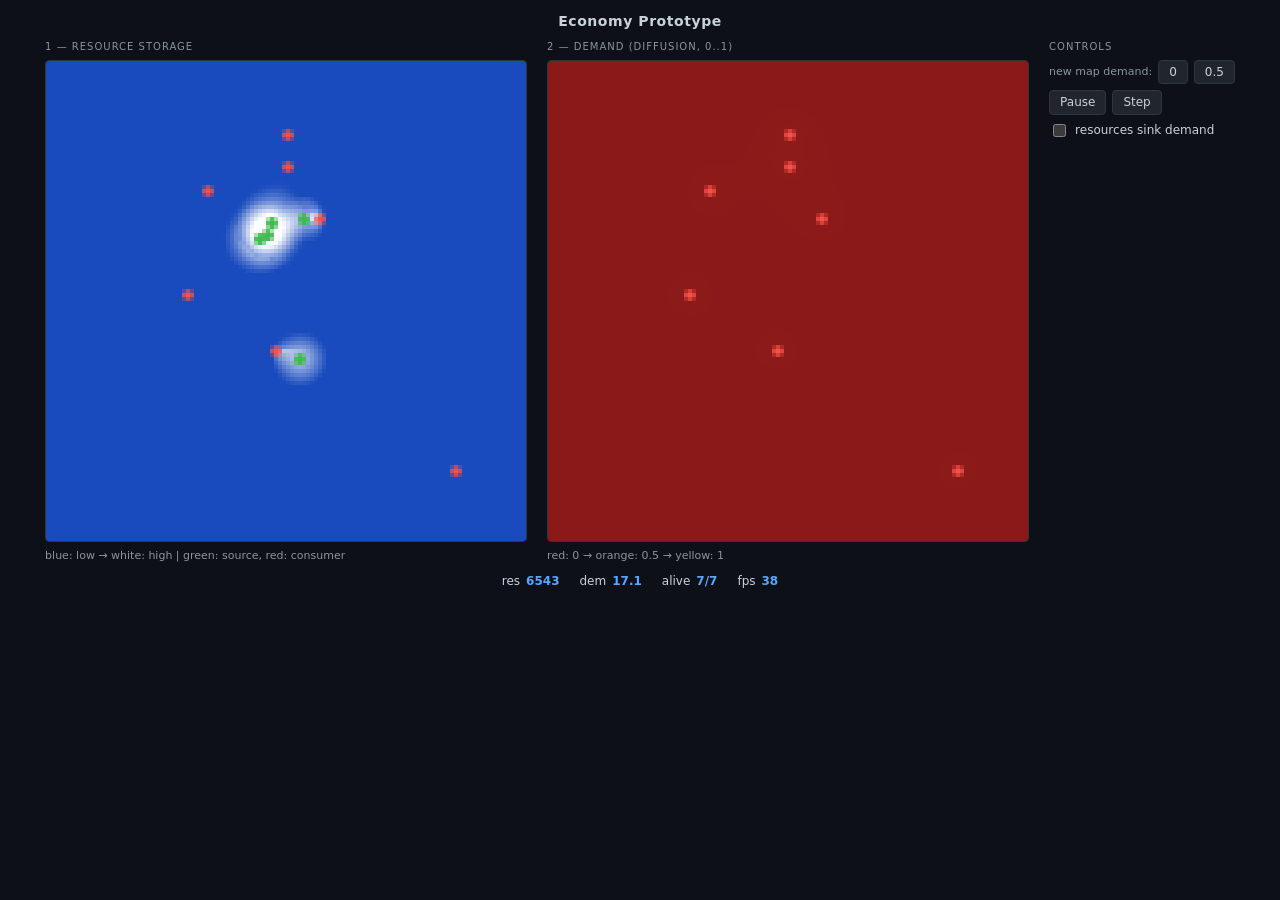
==== commit a3d42890: "" ====
--- a/economy-proto/index.html
+++ b/economy-proto/index.html
@@ -1,85 +1,491 @@
-<!doctype html>
-<!-- Standalone entry point for the two-field economy experiment. -->
+<!DOCTYPE html>
 <html lang="en">
 <head>
-	<meta charset="utf-8">
-	<meta name="viewport" content="width=device-width, initial-scale=1">
-	<meta name="theme-color" content="#101115">
-	<title>Diffusion sandbox · Fluxfield</title>
-	<link rel="icon" href="data:image/svg+xml,%3Csvg xmlns='http://www.w3.org/2000/svg' viewBox='0 0 32 32'%3E%3Crect width='32' height='32' rx='7' fill='%23161520'/%3E%3Cpath d='m3 12 13-7 13 7-13 7zM3 17l13 7 13-7M3 22l13 7 13-7' fill='none' stroke='%23b6a0ff' stroke-width='2'/%3E%3C/svg%3E">
-	<link rel="stylesheet" href="styles.css">
+<meta charset="UTF-8">
+<title>Economy Prototype</title>
+<style>
+	:root { color-scheme: dark; }
+	body {
+		margin: 0; background: #0d1117; color: #c9d1d9;
+		font: 12px/1.4 system-ui, sans-serif;
+		display: flex; flex-direction: column; align-items: center;
+		padding: 12px;
+	}
+	h1 { font-size: 14px; font-weight: 600; margin: 0 0 8px; letter-spacing: .04em; }
+	.wrap { display: flex; gap: 20px; flex-wrap: wrap; align-items: flex-start; }
+	.panel { display: flex; flex-direction: column; gap: 6px; }
+	.label { text-transform: uppercase; font-size: 10px; letter-spacing: .1em; color: #8b949e; }
+	canvas {
+		width: 480px; height: 480px; image-rendering: pixelated;
+		border: 1px solid #30363d; border-radius: 4px; display: block;
+		cursor: crosshair;
+	}
+	.hud { display: flex; gap: 20px; margin-top: 10px; flex-wrap: wrap; }
+	.stat { display: flex; gap: 6px; }
+	.stat b { color: #58a6ff; font-variant-numeric: tabular-nums; }
+	.legend { font-size: 11px; color: #8b949e; }
+	.buttons { display: flex; gap: 6px; align-items: center; }
+	button {
+		background: #21262d; color: #c9d1d9; border: 1px solid #30363d;
+		border-radius: 4px; padding: 3px 10px; font: inherit; cursor: pointer;
+	}
+	button:hover { background: #30363d; }
+	label { display: flex; align-items: center; gap: 6px; cursor: pointer; user-select: none; }
+</style>
 </head>
 <body>
-	<header class="topbar"><div class="frame topbar-inner">
-		<div class="brand"><svg class="brand-mark" viewBox="0 0 36 36" fill="none" aria-hidden="true"><path d="m2 11 16-8 16 8-16 8z" fill="currentColor"/><path d="m2 17 16 8 16-8M2 23l16 8 16-8" stroke="currentColor" stroke-width="3" stroke-linejoin="round"/></svg>Fluxfield</div>
-		<span class="brand-context">Simulation lab</span>
-		<div class="topbar-end"><span class="local-tag"><i class="dot"></i> Local engine</span><button id="guide-button" class="quiet-button" type="button"><i data-icon="book"></i>Field guide<kbd>?</kbd></button></div>
-	</div></header>
-
-	<main class="frame">
-		<section class="overview" aria-labelledby="page-title">
-			<div><div class="eyebrow"><span></span>Experiment 01<b>/</b>Spatial economy</div>
-				<h1 id="page-title">Diffusion sandbox</h1>
-				<p>A live model of resource storage, local demand, and the flow between them.</p>
-			</div>
-			<canvas id="field-relief" class="relief" aria-hidden="true"></canvas>
-			<div class="playback" aria-label="Playback controls">
-				<div class="run-status"><span class="running-label" id="run-state"><i class="dot"></i><span>Running</span></span><time id="sim-time" aria-label="Simulated time">00:00</time></div>
-				<div class="playback-buttons"><button class="primary" id="run-button" type="button" aria-label="Pause simulation"><i data-icon="pause"></i><span>Pause</span></button>
-					<button id="step-button" class="icon-button step-button" type="button" title="Advance one tick" aria-label="Advance one simulation tick" hidden><i data-icon="step"></i></button>
-					<div class="speed-box"><select id="speed" aria-label="Simulation speed"><option value="0.5">0.5×</option><option value="1" selected>1×</option><option value="2">2×</option><option value="4">4×</option></select><i data-icon="chevron"></i></div>
-				</div>
-			</div>
-		</section>
-
-		<section class="metrics" aria-label="Live simulation measurements">
-			<div class="metric metric-stock"><div class="metric-label"><i data-icon="box"></i>Stored resources</div><div class="metric-value"><strong id="resource-total">0.00</strong><small>units</small></div><canvas class="spark" aria-hidden="true"></canvas></div>
-			<div class="metric metric-demand"><div class="metric-label"><i data-icon="radio"></i>Mean demand</div><div class="metric-value"><strong id="demand-mean">0.00</strong><small>/ 1</small></div><canvas class="spark" aria-hidden="true"></canvas></div>
-			<div class="metric metric-production"><div class="metric-label"><i data-icon="up"></i>Production</div><div class="metric-value"><strong id="supply-rate">0.00</strong><small>u/s</small></div><canvas class="spark" aria-hidden="true"></canvas></div>
-			<div class="metric metric-uptake"><div class="metric-label"><i data-icon="down"></i>Consumption</div><div class="metric-value"><strong id="uptake-rate">0.00</strong><small>u/s</small></div><canvas class="spark" aria-hidden="true"></canvas></div>
-		</section>
-
-		<section class="field-section" aria-labelledby="field-title">
-			<div class="section-bar"><div class="section-title"><h2 id="field-title">Field maps</h2><span class="grid-size"><i data-icon="grid"></i><span id="grid-size">48 × 28</span></span></div>
-				<div class="field-options"><span class="actor-key"><i class="source-key"></i>Source</span><span class="actor-key"><i class="consumer-key"></i>Consumer</span><span class="option-divider"></span><label class="flow-option"><input id="show-flow" type="checkbox" checked><i data-icon="check"></i>Flow vectors</label></div>
-			</div>
-			<div class="maps">
-				<article class="field-card stock-card"><header class="card-head"><span class="layer-icon"><i data-icon="layers"></i></span><div><h3>Resource storage</h3><p>Available stock per cell</p></div><span class="layer-id">Map 01</span></header>
-					<div class="plot"><canvas id="resource-map" tabindex="0" aria-label="Resource storage grid. Use arrow keys to inspect cells and Enter to apply the selected tool."></canvas><output class="tooltip" hidden></output></div>
-					<div class="map-legend"><span>Empty</span><i class="ramp"></i><span>Full</span><span class="scale-label">Log scale <b>0 – 1</b></span></div>
-				</article>
-				<article class="field-card demand-card"><header class="card-head"><span class="layer-icon"><i data-icon="contour"></i></span><div><h3>Demand field</h3><p>Diffused need per cell</p></div><span class="layer-id">Map 02</span></header>
-					<div class="plot"><canvas id="demand-map" tabindex="0" aria-label="Demand grid. Use arrow keys to inspect cells and Enter to apply the selected tool."></canvas><output class="tooltip" hidden></output></div>
-					<div class="map-legend"><span>Low</span><i class="ramp"></i><span>High</span><span class="scale-label">Linear scale <b>0 – 1</b></span></div>
-				</article>
-			</div>
-		</section>
-
-		<section class="bench" aria-label="Experiment controls">
-			<article class="panel"><div class="panel-heading"><i data-icon="sliders"></i><h2>Experiment settings</h2></div>
-				<div class="setting"><div><h3>Initial demand</h3><p>Start a new map with a uniform field.</p></div><div class="presets"><button id="new-zero" type="button" aria-label="New map with demand 0"><i data-icon="reset"></i>Fill 0</button><button id="new-half" type="button" aria-label="New map with demand 0.5"><i data-icon="reset"></i>Fill 0.5</button></div></div>
-				<label class="setting pressure-setting" for="negative-demand"><span><strong>Resource pressure</strong><small>Stored resources lower local demand.</small></span><input id="negative-demand" type="checkbox" checked><span class="switch" aria-hidden="true"></span></label>
-			</article>
-			<article class="panel"><div class="panel-heading"><i data-icon="cursor"></i><h2>Map tools</h2><span id="actor-count" class="actor-count"></span></div>
-				<p class="tool-hint" id="tool-hint">Select a cell on either map to inspect its values.</p>
-				<div class="tools" role="group" aria-label="Map editing tool"><button data-tool="inspect" aria-pressed="true" type="button"><i data-icon="crosshair"></i>Inspect</button><button data-tool="source" aria-pressed="false" type="button"><i data-icon="diamond"></i>Source</button><button data-tool="consumer" aria-pressed="false" type="button"><i data-icon="circle"></i>Consumer</button><button data-tool="erase" aria-pressed="false" type="button"><i data-icon="erase"></i>Erase</button></div>
-				<div class="tool-bottom"><span id="edit-message" role="status">Both maps are linked.</span><button id="clear-consumers" class="text-button" type="button"><i data-icon="clear"></i>Clear consumers</button></div>
-			</article>
-		</section>
-		<footer class="footer"><span><i class="footer-mark"></i>Fluxfield <b>/</b> Economy prototype</span><span>Fixed timestep <b>·</b> 60 Hz</span></footer>
-	</main>
-
-	<dialog id="field-guide" aria-labelledby="guide-title"><div class="dialog-head"><div class="eyebrow"><span></span>Model reference</div><button id="close-guide" class="icon-button" type="button" aria-label="Close field guide"><i data-icon="close"></i></button></div><h2 id="guide-title">Field guide</h2>
-		<dl class="guide-notes"><dt><i class="source-key"></i>Supply &amp; storage</dt><dd>Each source produces <b id="source-note"></b> units per simulated second while its cell has space. Amber shows actual stock on a log scale so small shipments stay visible.</dd>
-			<dt><i class="consumer-key"></i>Demand &amp; intake</dt><dd>Consumers raise a demand peak that diffuses into neighboring cells. Stock climbs the field using a filtered direction. A consumer uses at most <b id="uptake-note"></b> × local demand per second. New arrivals enter a quarter-second intake buffer; small deliveries drain gradually rather than vanishing on contact. Excess stays upstream.</dd>
-			<dt>Pressure without consumers</dt><dd>Resource pressure lowers demand where stock accumulates. On a zero-demand plateau it spreads stock toward emptier neighbors instead. Pause, choose Fill 0, clear consumers, then resume. Compare pressure on and off without a leftover demand gradient.</dd>
-			<dt>Reading the experiment</dt><dd>The opening view is a 12-second reference run. Either reset starts at time zero, keeping your pressure and playback settings. Rates are per simulated second. Arrows show actual stock transfers; purple contours join equal demand. Select a cell to pin its readings.</dd></dl>
-		<div class="ledger"><span>Resource ledger</span><p><b id="made-total">0</b> produced − <b id="consumed-total">0</b> consumed ≈ <b id="held-total">0</b> stored</p></div>
-		<p class="shortcuts"><kbd>Space</kbd> Play / pause <kbd>Esc</kbd> Dismiss</p>
-	</dialog>
-	<script src="simulation.js"></script>
-	<script src="fields.js"></script>
-	<script src="telemetry.js"></script>
-	<script src="app.js"></script>
+<h1>Economy Prototype</h1>
+<div class="wrap">
+	<div class="panel">
+		<div class="label">1 — resource storage</div>
+		<canvas id="res" width="120" height="120"></canvas>
+		<div class="legend">blue: low → white: high | green: source, red: consumer</div>
+	</div>
+	<div class="panel">
+		<div class="label">2 — demand (diffusion, 0..1)</div>
+		<canvas id="dem" width="120" height="120"></canvas>
+		<div class="legend">red: 0 → orange: 0.5 → yellow: 1</div>
+	</div>
+	<div class="panel">
+		<div class="label">controls</div>
+		<div class="buttons">
+			<span class="legend">new map demand:</span>
+			<button id="fill0" data-fill="0">0</button>
+			<button id="fill05" data-fill="0.5">0.5</button>
+		</div>
+		<div class="buttons">
+			<button id="togglePause">Pause</button>
+			<button id="stepOnce">Step</button>
+		</div>
+		<label><input type="checkbox" id="sinkDem"> resources sink demand</label>
+	</div>
+</div>
+<div class="hud" id="hud"></div>
+
+<script>
+// ---------------------------------------------------------------------------
+// Config
+// ---------------------------------------------------------------------------
+const N        = 120;        // grid cells per side
+const DT       = 0.05;       // sim step (s)
+
+// demand field: diffuses from consumers, decays so hills stay local (gradient lives)
+const DIFF_PASS = 20;        // Jacobi passes per step (sets how far demand spreads)
+const DIFFUSE   = 0.18;      // per-pass factor (<= 0.2 stable)
+const DECAY     = 0.08;      // demand decay /s (sets hill reach)
+
+// resource transport along filtered demand gradient (mass-conserving)
+const FLOW      = 18.0;      // max cells/s drift toward higher demand
+const GRAD_HALF = 0.015;     // gradient magnitude for half-max speed (smooths flat noise)
+const GRAD_DEAD = 1e-5;      // minimum gradient to trigger flow
+const CAP       = 500;       // per-cell resource cap
+const SINK      = 10.0;      // max resource/sec a starving consumer burns
+const FEED_R    = 3;         // consumer eats from this radius
+const EVAP      = 0.01;      // background resource decay /s
+
+// resource sink: stock decrements demand (clamped 0..1) so resources push outward
+const SINK_DEM  = 0.015;     // demand/s subtracted per resource unit
+
+// consumers: hunger drives demand; eating lowers it (feedback)
+const HUNGER    = 0.18;      // need rise /s toward 1
+const DEM_RATE  = 2.5;       // demand/sec injected at full hunger
+const BELLY     = 14;        // resource units to go full->empty need
+const STARVE_T  = 12.0;      // sec without food before death
+
+// sources and consumers
+const SOURCES   = 5;         // constant producers
+const CONSUMERS = 7;         // demand creators
+const SRC_RATE  = 9.0;       // resource/sec per source
+
+// ---------------------------------------------------------------------------
+// Grid + fields (Float32Array, row-major, y*N + x)
+// ---------------------------------------------------------------------------
+const res     = new Float32Array(N * N);
+const resNext = new Float32Array(N * N);
+const demand  = new Float32Array(N * N);
+const tmpDem  = new Float32Array(N * N);
+const gradX   = new Float32Array(N * N);
+const gradY   = new Float32Array(N * N);
+
+const sources   = [];
+const consumers = [];
+
+let sinkEnabled = false;
+let paused = false;
+let hoverCell = null;
+
+let rng = 1337;
+let mapSeed = 1337;
+function rand() { rng = (rng * 1664525 + 1013904223) >>> 0; return rng / 4294967296; }
+
+// ---------------------------------------------------------------------------
+// Setup
+// ---------------------------------------------------------------------------
+function idx(x, y) { return y * N + x; }
+
+function init(fill = 0) {
+	rng = (mapSeed = (mapSeed * 1664525 + 1013904223) >>> 0);
+	res.fill(0); resNext.fill(0); demand.fill(fill); tmpDem.fill(0);
+	gradX.fill(0); gradY.fill(0);
+	sources.length = 0; consumers.length = 0;
+
+	for (let i = 0; i < SOURCES; i++) {
+		sources.push({
+			x: 15 + Math.floor(rand() * (N - 30)),
+			y: 15 + Math.floor(rand() * (N - 30)),
+			r: 6 + Math.floor(rand() * 5),
+		});
+	}
+	for (let i = 0; i < CONSUMERS; i++) {
+		consumers.push({
+			x: 15 + Math.floor(rand() * (N - 30)),
+			y: 15 + Math.floor(rand() * (N - 30)),
+			alive: true,
+			need: 0.5,      // 0 fed .. 1 starving
+			starve: 0,
+		});
+	}
+
+	// seed a little resource around sources so the field is visible on frame 1
+	for (const s of sources) {
+		for (let dy = -s.r; dy <= s.r; dy++) {
+			for (let dx = -s.r; dx <= s.r; dx++) {
+				const d = Math.hypot(dx, dy);
+				if (d <= s.r) {
+					const x = s.x + dx, y = s.y + dy;
+					if (x >= 0 && x < N && y >= 0 && y < N) {
+						res[idx(x, y)] = 8 * (1 - d / s.r);
+					}
+				}
+			}
+		}
+	}
+}
+
+// ---------------------------------------------------------------------------
+// Demand: consumers inject by hunger, field diffuses + decays, then Sobel gradient
+// ---------------------------------------------------------------------------
+function stepDemand() {
+	// 1. each consumer injects demand scaled by how hungry it is
+	for (const c of consumers) {
+		if (!c.alive) continue;
+		const i = idx(c.x, c.y);
+		demand[i] = Math.min(1, demand[i] + c.need * DEM_RATE * DT);
+	}
+
+	// 2. diffusion — Jacobi passes spread each consumer's demand into a hill
+	for (let p = 0; p < DIFF_PASS; p++) {
+		tmpDem.set(demand);
+		for (let y = 1; y < N - 1; y++) {
+			const row = y * N;
+			for (let x = 1; x < N - 1; x++) {
+				const i = row + x;
+				const lap = tmpDem[i - 1] + tmpDem[i + 1] + tmpDem[i - N] + tmpDem[i + N]
+				            - 4 * tmpDem[i];
+				demand[i] = tmpDem[i] + DIFFUSE * lap;
+			}
+		}
+	}
+
+	// 3. decay: hills fade with distance so a gradient survives
+	const r = 1 - DECAY * DT;
+	for (let i = 0; i < demand.length; i++) {
+		let d = demand[i] * r;
+		// 3b. resource sink: stock decrements demand (clamped 0..1)
+		if (sinkEnabled && res[i] > 0) {
+			d -= res[i] * SINK_DEM * DT;
+		}
+		if (d < 0) d = 0; else if (d > 1) d = 1;
+		demand[i] = d;
+	}
+
+	// 4. Sobel 3x3 filtered gradient of demand (reduces grid-axis artifacts)
+	for (let y = 1; y < N - 1; y++) {
+		const row = y * N;
+		for (let x = 1; x < N - 1; x++) {
+			const i = row + x;
+			const gx =
+				(demand[i - N + 1] + 2 * demand[i + 1] + demand[i + N + 1]) -
+				(demand[i - N - 1] + 2 * demand[i - 1] + demand[i + N - 1]);
+			const gy =
+				(demand[i + N - 1] + 2 * demand[i + N] + demand[i + N + 1]) -
+				(demand[i - N - 1] + 2 * demand[i - N] + demand[i - N + 1]);
+			gradX[i] = gx * 0.125;
+			gradY[i] = gy * 0.125;
+		}
+	}
+}
+
+// ---------------------------------------------------------------------------
+// Resources: source injection, mass-conserving gradient advection, demand-proportional sink
+// ---------------------------------------------------------------------------
+function stepResources() {
+	// 1. constant sources produce
+	for (const s of sources) {
+		for (let dy = -s.r; dy <= s.r; dy++) {
+			const y = s.y + dy;
+			if (y < 0 || y >= N) continue;
+			for (let dx = -s.r; dx <= s.r; dx++) {
+				const x = s.x + dx;
+				if (x < 0 || x >= N) continue;
+				const d = Math.sqrt(dx * dx + dy * dy);
+				if (d > s.r) continue;
+				const fall = 1 - d / s.r;
+				res[idx(x, y)] += SRC_RATE * DT * fall;
+			}
+		}
+	}
+
+	// 2. mass-conserving forward advection along filtered demand gradient.
+	//    Speed scales smoothly with gradient magnitude (no noise-amplification).
+	//    Each cell's mass is bilinearly deposited at (x + vx*dt, y + vy*dt).
+	resNext.fill(0);
+	const maxStep = Math.min(0.95, FLOW * DT);
+	for (let y = 0; y < N; y++) {
+		const row = y * N;
+		for (let x = 0; x < N; x++) {
+			const i = row + x;
+			const mass = res[i];
+			if (mass <= 1e-7) continue;
+
+			const gx = gradX[i], gy = gradY[i];
+			const mag = Math.hypot(gx, gy);
+			if (mag < GRAD_DEAD) {
+				resNext[i] += mass;
+				continue;
+			}
+
+			// magnitude-aware speed: 0 at flat, saturates toward maxStep on steep hills
+			const speed = maxStep * (mag / (mag + GRAD_HALF));
+			let tx = x + (gx / mag) * speed;
+			let ty = y + (gy / mag) * speed;
+
+			if (tx < 0) tx = 0; else if (tx > N - 1.0001) tx = N - 1.0001;
+			if (ty < 0) ty = 0; else if (ty > N - 1.0001) ty = N - 1.0001;
+
+			const x0 = tx | 0, y0 = ty | 0;
+			const fx = tx - x0, fy = ty - y0;
+			const x1 = x0 + 1 < N ? x0 + 1 : x0;
+			const y1 = y0 + 1 < N ? y0 + 1 : y0;
+
+			resNext[idx(x0, y0)] += mass * (1 - fx) * (1 - fy);
+			resNext[idx(x1, y0)] += mass * fx * (1 - fy);
+			resNext[idx(x0, y1)] += mass * (1 - fx) * fy;
+			resNext[idx(x1, y1)] += mass * fx * fy;
+		}
+	}
+	res.set(resNext);
+
+	// 3. consumers sink resources at speed proportional to local demand & hunger
+	//    so fed settlements don't act as black holes and excess can flow past
+	for (const c of consumers) {
+		if (!c.alive) continue;
+		const localDem = Math.max(0.05, demand[idx(c.x, c.y)]);
+		const want = SINK * c.need * localDem * DT;
+		let got = 0;
+		for (let dy = -FEED_R; dy <= FEED_R && got < want; dy++) {
+			const y = c.y + dy;
+			if (y < 0 || y >= N) continue;
+			for (let dx = -FEED_R; dx <= FEED_R; dx++) {
+				const x = c.x + dx;
+				if (x < 0 || x >= N) continue;
+				const i = idx(x, y);
+				const take = Math.min(res[i], want - got);
+				res[i] -= take;
+				got += take;
+				if (got >= want) break;
+			}
+		}
+		c.need -= (got / BELLY);
+		if (c.need < 0) c.need = 0;
+		if (c.need > 0.8 && got < want * 0.1) c.starve += DT;
+		else c.starve = Math.max(0, c.starve - DT * 0.5);
+		if (c.starve > STARVE_T) { c.alive = false; c.need = 0; }
+	}
+
+	// 4. hunger climbs back over time
+	for (const c of consumers) {
+		if (!c.alive) continue;
+		c.need = Math.min(1, c.need + HUNGER * DT);
+	}
+
+	// 5. background decay + clamp
+	const evap = 1 - EVAP * DT;
+	for (let i = 0; i < res.length; i++) {
+		let v = res[i] * evap;
+		if (v < 0) v = 0; else if (v > CAP) v = CAP;
+		res[i] = v;
+	}
+}
+
+// ---------------------------------------------------------------------------
+// Render
+// ---------------------------------------------------------------------------
+const resCanvas = document.getElementById('res');
+const demCanvas = document.getElementById('dem');
+const resCtx = resCanvas.getContext('2d');
+const demCtx = demCanvas.getContext('2d');
+const resImg = resCtx.createImageData(N, N);
+const demImg = demCtx.createImageData(N, N);
+
+let resScale = 80;
+
+function resColor(v) {
+	const t = Math.min(1, v / resScale);
+	const r = (25 + 230 * t) | 0;
+	const g = (75 + 180 * t) | 0;
+	const b = (190 + 65 * t) | 0;
+	return [r, g, b];
+}
+
+function demColor(v) {
+	// 0..1: dark red -> orange -> bright yellow
+	const t = v < 0 ? 0 : (v > 1 ? 1 : v);
+	const r = (140 + 115 * t) | 0;
+	const g = (25 + 215 * t) | 0;
+	const b = (25 + 45 * t) | 0;
+	return [r, g, b];
+}
+
+function easeScale(cur, peak, rate) {
+	const target = peak > 1e-3 ? peak : cur;
+	return cur + (target - cur) * rate;
+}
+
+function render() {
+	let resPeak = 0;
+	const rd = resImg.data;
+	for (let i = 0; i < res.length; i++) {
+		if (res[i] > resPeak) resPeak = res[i];
+	}
+	resScale = easeScale(resScale, resPeak * 0.9, 0.05);
+	for (let i = 0, p = 0; i < res.length; i++, p += 4) {
+		const c = resColor(res[i]);
+		rd[p] = c[0]; rd[p + 1] = c[1]; rd[p + 2] = c[2]; rd[p + 3] = 255;
+	}
+	resCtx.putImageData(resImg, 0, 0);
+
+	const dd = demImg.data;
+	for (let i = 0, p = 0; i < demand.length; i++, p += 4) {
+		const c = demColor(demand[i]);
+		dd[p] = c[0]; dd[p + 1] = c[1]; dd[p + 2] = c[2]; dd[p + 3] = 255;
+	}
+	demCtx.putImageData(demImg, 0, 0);
+
+	// overlay markers in grid space (canvas is N x N, CSS-scaled to 480x480)
+	drawMarkers(resCtx, sources, '#3fb950', 1.5);
+	drawMarkers(resCtx, consumers, '#f85149', 1.3);
+	drawMarkers(demCtx, consumers, '#f85149', 1.3);
+
+	updateHud();
+}
+
+function drawMarkers(ctx, list, color, radius) {
+	ctx.fillStyle = color;
+	for (const m of list) {
+		if (m.alive === false) continue;
+		ctx.beginPath();
+		ctx.arc(m.x + 0.5, m.y + 0.5, radius, 0, 7);
+		ctx.fill();
+	}
+}
+
+// ---------------------------------------------------------------------------
+// HUD
+// ---------------------------------------------------------------------------
+const hud = document.getElementById('hud');
+let fps = 0, frames = 0, fpsClock = 0;
+
+function updateHud() {
+	let totalRes = 0, totalDem = 0, aliveCons = 0;
+	for (let i = 0; i < res.length; i++) { totalRes += res[i]; totalDem += demand[i]; }
+	for (const c of consumers) if (c.alive) aliveCons++;
+
+	let html =
+		stat('res', totalRes.toFixed(0)) +
+		stat('dem', totalDem.toFixed(1)) +
+		stat('alive', aliveCons + '/' + consumers.length) +
+		stat('fps', fps);
+
+	if (hoverCell) {
+		const i = idx(hoverCell.x, hoverCell.y);
+		const g = Math.hypot(gradX[i], gradY[i]);
+		html += stat('cell', `${hoverCell.x},${hoverCell.y}`) +
+		        stat('r', res[i].toFixed(2)) +
+		        stat('d', demand[i].toFixed(3)) +
+		        stat('|∇d|', g.toFixed(4));
+	}
+	hud.innerHTML = html;
+}
+
+function stat(label, val) {
+	return `<div class="stat">${label} <b>${val}</b></div>`;
+}
+
+// ---------------------------------------------------------------------------
+// Main loop (fixed step)
+// ---------------------------------------------------------------------------
+let last = performance.now();
+let acc = 0;
+
+function frame(now) {
+	const elapsed = Math.min(0.25, (now - last) / 1000);
+	last = now;
+
+	frames++;
+	fpsClock += elapsed;
+	if (fpsClock >= 0.5) { fps = Math.round(frames / fpsClock); frames = 0; fpsClock = 0; }
+
+	if (!paused) {
+		acc += elapsed;
+		while (acc >= DT) {
+			stepDemand();
+			stepResources();
+			acc -= DT;
+		}
+	}
+
+	render();
+	requestAnimationFrame(frame);
+}
+
+// ---------------------------------------------------------------------------
+// Controls & Boot
+// ---------------------------------------------------------------------------
+document.querySelectorAll('[data-fill]').forEach(btn => {
+	btn.addEventListener('click', () => {
+		init(parseFloat(btn.dataset.fill));
+	});
+});
+
+document.getElementById('sinkDem').addEventListener('change', e => {
+	sinkEnabled = e.target.checked;
+});
+
+const pauseBtn = document.getElementById('togglePause');
+pauseBtn.addEventListener('click', () => {
+	paused = !paused;
+	pauseBtn.textContent = paused ? 'Play' : 'Pause';
+});
+
+document.getElementById('stepOnce').addEventListener('click', () => {
+	if (!paused) { paused = true; pauseBtn.textContent = 'Play'; }
+	stepDemand();
+	stepResources();
+});
+
+[resCanvas, demCanvas].forEach(c => {
+	c.addEventListener('mousemove', e => {
+		const rect = c.getBoundingClientRect();
+		const x = Math.floor(((e.clientX - rect.left) / rect.width) * N);
+		const y = Math.floor(((e.clientY - rect.top) / rect.height) * N);
+		if (x >= 0 && x < N && y >= 0 && y < N) hoverCell = { x, y };
+	});
+	c.addEventListener('mouseleave', () => { hoverCell = null; });
+});
+
+init(0);
+requestAnimationFrame(frame);
+</script>
 </body>
 </html>
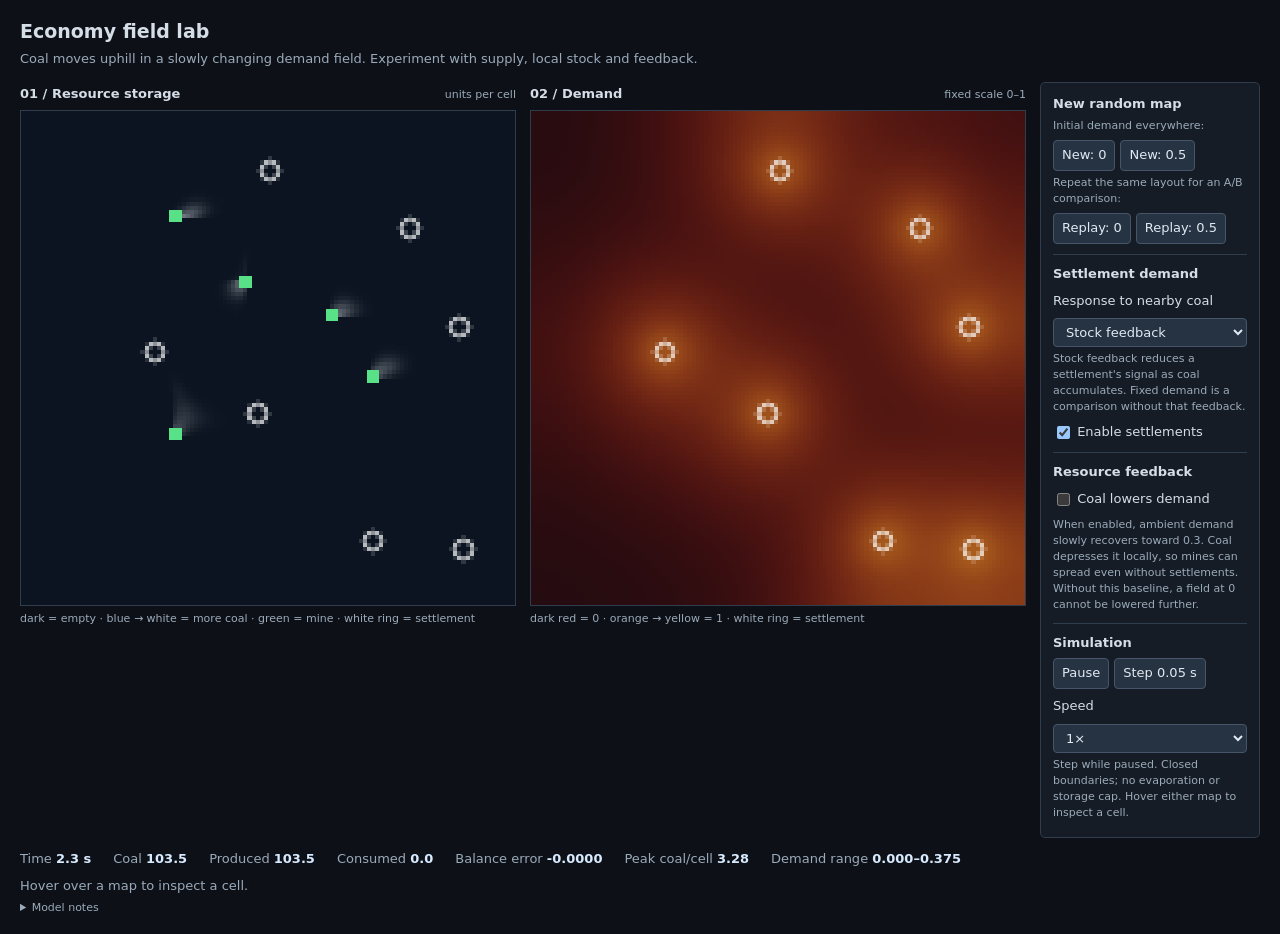
==== commit 1238ea6f: "" ====
--- a/economy-proto/index.html
+++ b/economy-proto/index.html
@@ -1,491 +1,220 @@
-<!DOCTYPE html>
+<!doctype html>
 <html lang="en">
 <head>
-<meta charset="UTF-8">
-<title>Economy Prototype</title>
+<meta charset="utf-8">
+<meta name="viewport" content="width=device-width, initial-scale=1">
+<title>Economy field lab</title>
 <style>
-	:root { color-scheme: dark; }
-	body {
-		margin: 0; background: #0d1117; color: #c9d1d9;
-		font: 12px/1.4 system-ui, sans-serif;
-		display: flex; flex-direction: column; align-items: center;
-		padding: 12px;
-	}
-	h1 { font-size: 14px; font-weight: 600; margin: 0 0 8px; letter-spacing: .04em; }
-	.wrap { display: flex; gap: 20px; flex-wrap: wrap; align-items: flex-start; }
-	.panel { display: flex; flex-direction: column; gap: 6px; }
-	.label { text-transform: uppercase; font-size: 10px; letter-spacing: .1em; color: #8b949e; }
-	canvas {
-		width: 480px; height: 480px; image-rendering: pixelated;
-		border: 1px solid #30363d; border-radius: 4px; display: block;
-		cursor: crosshair;
-	}
-	.hud { display: flex; gap: 20px; margin-top: 10px; flex-wrap: wrap; }
-	.stat { display: flex; gap: 6px; }
-	.stat b { color: #58a6ff; font-variant-numeric: tabular-nums; }
-	.legend { font-size: 11px; color: #8b949e; }
-	.buttons { display: flex; gap: 6px; align-items: center; }
-	button {
-		background: #21262d; color: #c9d1d9; border: 1px solid #30363d;
-		border-radius: 4px; padding: 3px 10px; font: inherit; cursor: pointer;
-	}
-	button:hover { background: #30363d; }
-	label { display: flex; align-items: center; gap: 6px; cursor: pointer; user-select: none; }
+:root { color-scheme: dark; font: 13px/1.45 system-ui, sans-serif; background: #0d1117; color: #d5dde7; }
+body { max-width: 1240px; margin: auto; padding: 18px; }
+h1 { font-size: 19px; margin: 0; } h2 { font-size: 13px; margin: 0; }
+p { margin: 4px 0; color: #9baaba; }
+header { margin-bottom: 14px; }
+.layout { display: grid; grid-template-columns: minmax(0, 1fr) minmax(0, 1fr) 220px; gap: 14px; align-items: start; }
+.panel, aside { min-width: 0; } .map-head { display: flex; justify-content: space-between; align-items: baseline; margin-bottom: 6px; }
+canvas { width: 100%; aspect-ratio: 1; height: auto; image-rendering: pixelated; display: block; background: #111827; border: 1px solid #303d4d; box-sizing: border-box; cursor: crosshair; }
+.legend { font-size: 11px; color: #9baaba; margin-top: 5px; }
+aside { border: 1px solid #303d4d; background: #151c25; border-radius: 5px; padding: 12px; }
+.group { border-top: 1px solid #303d4d; padding-top: 10px; margin-top: 10px; }
+.group:first-child { border: 0; padding: 0; margin: 0; }
+label { display: block; margin: 8px 0; } input { vertical-align: middle; }
+button, select { font: inherit; color: #e1e9f2; background: #263343; border: 1px solid #465569; border-radius: 4px; padding: 5px 8px; cursor: pointer; }
+button:hover, select:hover { background: #34465a; } button:focus-visible, select:focus-visible, input:focus-visible { outline: 2px solid #82c9ff; }
+select { width: 100%; } .buttons { display: flex; gap: 5px; flex-wrap: wrap; margin-top: 6px; }
+.hud { display: flex; flex-wrap: wrap; gap: 8px 22px; padding: 12px 0 4px; font-variant-numeric: tabular-nums; }
+.hud span { color: #9baaba; } .hud b { color: #d8eaff; font-weight: 600; }
+.note { font-size: 11px; line-height: 1.45; color: #9baaba; }
+#inspect { min-height: 1.4em; font-variant-numeric: tabular-nums; }
+@media (max-width: 950px) { .layout { grid-template-columns: 1fr 1fr; } aside { grid-column: 1 / -1; } }
+@media (max-width: 560px) { .layout { grid-template-columns: 1fr; } aside { grid-column: auto; } }
 </style>
 </head>
 <body>
-<h1>Economy Prototype</h1>
-<div class="wrap">
-	<div class="panel">
-		<div class="label">1 — resource storage</div>
-		<canvas id="res" width="120" height="120"></canvas>
-		<div class="legend">blue: low → white: high | green: source, red: consumer</div>
-	</div>
-	<div class="panel">
-		<div class="label">2 — demand (diffusion, 0..1)</div>
-		<canvas id="dem" width="120" height="120"></canvas>
-		<div class="legend">red: 0 → orange: 0.5 → yellow: 1</div>
-	</div>
-	<div class="panel">
-		<div class="label">controls</div>
-		<div class="buttons">
-			<span class="legend">new map demand:</span>
-			<button id="fill0" data-fill="0">0</button>
-			<button id="fill05" data-fill="0.5">0.5</button>
-		</div>
-		<div class="buttons">
-			<button id="togglePause">Pause</button>
-			<button id="stepOnce">Step</button>
-		</div>
-		<label><input type="checkbox" id="sinkDem"> resources sink demand</label>
-	</div>
+<header><h1>Economy field lab</h1><p>Coal moves uphill in a slowly changing demand field. Experiment with supply, local stock and feedback.</p></header>
+<div class="layout">
+  <section class="panel"><div class="map-head"><h2>01 / Resource storage</h2><span class="legend">units per cell</span></div><canvas id="res" width="120" height="120" aria-label="Resource storage map"></canvas><div class="legend">dark = empty · blue → white = more coal · green = mine · white ring = settlement</div></section>
+  <section class="panel"><div class="map-head"><h2>02 / Demand</h2><span class="legend">fixed scale 0–1</span></div><canvas id="dem" width="120" height="120" aria-label="Demand map"></canvas><div class="legend">dark red = 0 · orange → yellow = 1 · white ring = settlement</div></section>
+  <aside>
+    <div class="group"><h2>New random map</h2><p class="note">Initial demand everywhere:</p><div class="buttons"><button data-fill="0">New: 0</button><button data-fill="0.5">New: 0.5</button></div><p class="note">Repeat the same layout for an A/B comparison:</p><div class="buttons"><button data-replay="0">Replay: 0</button><button data-replay="0.5">Replay: 0.5</button></div></div>
+    <div class="group"><h2>Settlement demand</h2><label for="feedback">Response to nearby coal</label><select id="feedback"><option value="stock">Stock feedback</option><option value="fixed">Fixed demand</option></select><p class="note">Stock feedback reduces a settlement's signal as coal accumulates. Fixed demand is a comparison without that feedback.</p><label><input id="settlements" type="checkbox" checked> Enable settlements</label></div>
+    <div class="group"><h2>Resource feedback</h2><label><input id="sinkDem" type="checkbox"> Coal lowers demand</label><p class="note">When enabled, ambient demand slowly recovers toward 0.3. Coal depresses it locally, so mines can spread even without settlements. Without this baseline, a field at 0 cannot be lowered further.</p></div>
+    <div class="group"><h2>Simulation</h2><div class="buttons"><button id="pause">Pause</button><button id="step">Step 0.05 s</button></div><label for="speed">Speed</label><select id="speed"><option value="1">1×</option><option value="2">2×</option><option value="4">4×</option></select><p class="note">Step while paused. Closed boundaries; no evaporation or storage cap. Hover either map to inspect a cell.</p></div>
+  </aside>
 </div>
-<div class="hud" id="hud"></div>
-
+<div class="hud" id="hud" aria-live="off"></div><p id="inspect">Hover over a map to inspect a cell.</p>
+<details class="note"><summary>Model notes</summary><p>Demand diffuses with reflecting edges and slowly fades. Settlements consume at a rate proportional to demand at their center, capped by available coal in their catchment. Coal outside the catchment must travel there first. Stock feedback reduces the settlement signal, while fixed demand leaves it unchanged.</p><p>Uphill transfers conserve coal, but the grid discretization spreads it as it travels. Color saturates at 10 coal per cell; use the peak and hover readouts for larger values. The balance error checks produced minus consumed against stored coal. Simulation speed may fall behind on slow devices rather than catch up after a stalled frame.</p></details>
 <script>
-// ---------------------------------------------------------------------------
-// Config
-// ---------------------------------------------------------------------------
-const N        = 120;        // grid cells per side
-const DT       = 0.05;       // sim step (s)
-
-// demand field: diffuses from consumers, decays so hills stay local (gradient lives)
-const DIFF_PASS = 20;        // Jacobi passes per step (sets how far demand spreads)
-const DIFFUSE   = 0.18;      // per-pass factor (<= 0.2 stable)
-const DECAY     = 0.08;      // demand decay /s (sets hill reach)
-
-// resource transport along filtered demand gradient (mass-conserving)
-const FLOW      = 18.0;      // max cells/s drift toward higher demand
-const GRAD_HALF = 0.015;     // gradient magnitude for half-max speed (smooths flat noise)
-const GRAD_DEAD = 1e-5;      // minimum gradient to trigger flow
-const CAP       = 500;       // per-cell resource cap
-const SINK      = 10.0;      // max resource/sec a starving consumer burns
-const FEED_R    = 3;         // consumer eats from this radius
-const EVAP      = 0.01;      // background resource decay /s
-
-// resource sink: stock decrements demand (clamped 0..1) so resources push outward
-const SINK_DEM  = 0.015;     // demand/s subtracted per resource unit
-
-// consumers: hunger drives demand; eating lowers it (feedback)
-const HUNGER    = 0.18;      // need rise /s toward 1
-const DEM_RATE  = 2.5;       // demand/sec injected at full hunger
-const BELLY     = 14;        // resource units to go full->empty need
-const STARVE_T  = 12.0;      // sec without food before death
-
-// sources and consumers
-const SOURCES   = 5;         // constant producers
-const CONSUMERS = 7;         // demand creators
-const SRC_RATE  = 9.0;       // resource/sec per source
-
-// ---------------------------------------------------------------------------
-// Grid + fields (Float32Array, row-major, y*N + x)
-// ---------------------------------------------------------------------------
-const res     = new Float32Array(N * N);
-const resNext = new Float32Array(N * N);
-const demand  = new Float32Array(N * N);
-const tmpDem  = new Float32Array(N * N);
-const gradX   = new Float32Array(N * N);
-const gradY   = new Float32Array(N * N);
-
-const sources   = [];
-const consumers = [];
-
-let sinkEnabled = false;
-let paused = false;
-let hoverCell = null;
-
-let rng = 1337;
-let mapSeed = 1337;
-function rand() { rng = (rng * 1664525 + 1013904223) >>> 0; return rng / 4294967296; }
-
-// ---------------------------------------------------------------------------
-// Setup
-// ---------------------------------------------------------------------------
-function idx(x, y) { return y * N + x; }
-
-function init(fill = 0) {
-	rng = (mapSeed = (mapSeed * 1664525 + 1013904223) >>> 0);
-	res.fill(0); resNext.fill(0); demand.fill(fill); tmpDem.fill(0);
-	gradX.fill(0); gradY.fill(0);
-	sources.length = 0; consumers.length = 0;
-
-	for (let i = 0; i < SOURCES; i++) {
-		sources.push({
-			x: 15 + Math.floor(rand() * (N - 30)),
-			y: 15 + Math.floor(rand() * (N - 30)),
-			r: 6 + Math.floor(rand() * 5),
-		});
-	}
-	for (let i = 0; i < CONSUMERS; i++) {
-		consumers.push({
-			x: 15 + Math.floor(rand() * (N - 30)),
-			y: 15 + Math.floor(rand() * (N - 30)),
-			alive: true,
-			need: 0.5,      // 0 fed .. 1 starving
-			starve: 0,
-		});
-	}
-
-	// seed a little resource around sources so the field is visible on frame 1
-	for (const s of sources) {
-		for (let dy = -s.r; dy <= s.r; dy++) {
-			for (let dx = -s.r; dx <= s.r; dx++) {
-				const d = Math.hypot(dx, dy);
-				if (d <= s.r) {
-					const x = s.x + dx, y = s.y + dy;
-					if (x >= 0 && x < N && y >= 0 && y < N) {
-						res[idx(x, y)] = 8 * (1 - d / s.r);
-					}
-				}
-			}
-		}
-	}
-}
-
-// ---------------------------------------------------------------------------
-// Demand: consumers inject by hunger, field diffuses + decays, then Sobel gradient
-// ---------------------------------------------------------------------------
+'use strict';
+// Demand is a bounded, diffusing signal; it is not itself a resource. The
+// fixed simulation step and no-flux edges make all rates independent of FPS.
+const N = 120, CELLS = N * N, DT = 0.05;
+const DIFF_PASSES = 20, DIFFUSE = 0.20; // each Jacobi pass is stable (<= 1/4)
+const DECAY = 0.025, AMBIENT = 0.3, AMBIENT_RATE = 0.12;
+const COAL_DEMAND_SINK = 0.32;
+const SOURCE_RATE = 9, CONSUME_RATE = 18, FEED_R = 4;
+const SIGNAL_RATE = 5, STOCK_HALF = 18, RESPONSE = 0.5;
+const FLOW = 7, GRAD_HALF = 0.002; // cells/s, saturation of uphill differences
+const res = new Float64Array(CELLS), resNext = new Float64Array(CELLS);
+const demand = new Float64Array(CELLS), tmpDem = new Float64Array(CELLS);
+const filtered = new Float64Array(CELLS);
+const sources = [], consumers = [];
+let sinkEnabled = false, settlementsEnabled = true, feedback = 'stock';
+let seed = 1337, rng = seed, time = 0, produced = 0, consumed = 0;
+let paused = false, speed = 1, accumulator = 0;
+const idx = (x, y) => y * N + x;
+function rand() { rng = (Math.imul(rng, 1664525) + 1013904223) >>> 0; return rng / 4294967296; }
+function clamp01(v) { return Math.max(0, Math.min(1, v)); }
+
+function init(fill, newSeed) {
+  if (newSeed) seed = (Math.imul(seed, 1664525) + 1013904223) >>> 0;
+  rng = seed; time = produced = consumed = accumulator = 0;
+  res.fill(0); resNext.fill(0); demand.fill(fill); tmpDem.fill(0); filtered.fill(fill);
+  sources.length = consumers.length = 0;
+  // Separate points so the comparison starts with distinct mines/settlements.
+  const points = [];
+  for (let i = 0; i < 12; i++) {
+    let p;
+    for (let tries = 0; tries < 200; tries++) {
+      p = {x: 10 + Math.floor(rand() * (N - 20)), y: 10 + Math.floor(rand() * (N - 20))};
+      if (points.every(q => Math.hypot(p.x - q.x, p.y - q.y) >= 18)) break;
+    }
+    points.push(p);
+    if (i < 5) sources.push(p);
+    else consumers.push({...p, signal: 1, stock: 0, lastConsumed: 0});
+  }
+}
+
+function neighborhood(c, fn) {
+  for (let dy = -FEED_R; dy <= FEED_R; dy++) for (let dx = -FEED_R; dx <= FEED_R; dx++) {
+    if (dx * dx + dy * dy > FEED_R * FEED_R) continue;
+    const x = c.x + dx, y = c.y + dy;
+    if (x >= 0 && x < N && y >= 0 && y < N) fn(idx(x, y), dx, dy);
+  }
+}
+function localStock(c) { let stock = 0; neighborhood(c, i => { stock += res[i]; }); return stock; }
+
 function stepDemand() {
-	// 1. each consumer injects demand scaled by how hungry it is
-	for (const c of consumers) {
-		if (!c.alive) continue;
-		const i = idx(c.x, c.y);
-		demand[i] = Math.min(1, demand[i] + c.need * DEM_RATE * DT);
-	}
-
-	// 2. diffusion — Jacobi passes spread each consumer's demand into a hill
-	for (let p = 0; p < DIFF_PASS; p++) {
-		tmpDem.set(demand);
-		for (let y = 1; y < N - 1; y++) {
-			const row = y * N;
-			for (let x = 1; x < N - 1; x++) {
-				const i = row + x;
-				const lap = tmpDem[i - 1] + tmpDem[i + 1] + tmpDem[i - N] + tmpDem[i + N]
-				            - 4 * tmpDem[i];
-				demand[i] = tmpDem[i] + DIFFUSE * lap;
-			}
-		}
-	}
-
-	// 3. decay: hills fade with distance so a gradient survives
-	const r = 1 - DECAY * DT;
-	for (let i = 0; i < demand.length; i++) {
-		let d = demand[i] * r;
-		// 3b. resource sink: stock decrements demand (clamped 0..1)
-		if (sinkEnabled && res[i] > 0) {
-			d -= res[i] * SINK_DEM * DT;
-		}
-		if (d < 0) d = 0; else if (d > 1) d = 1;
-		demand[i] = d;
-	}
-
-	// 4. Sobel 3x3 filtered gradient of demand (reduces grid-axis artifacts)
-	for (let y = 1; y < N - 1; y++) {
-		const row = y * N;
-		for (let x = 1; x < N - 1; x++) {
-			const i = row + x;
-			const gx =
-				(demand[i - N + 1] + 2 * demand[i + 1] + demand[i + N + 1]) -
-				(demand[i - N - 1] + 2 * demand[i - 1] + demand[i + N - 1]);
-			const gy =
-				(demand[i + N - 1] + 2 * demand[i + N] + demand[i + N + 1]) -
-				(demand[i - N - 1] + 2 * demand[i - N] + demand[i - N + 1]);
-			gradX[i] = gx * 0.125;
-			gradY[i] = gy * 0.125;
-		}
-	}
-}
-
-// ---------------------------------------------------------------------------
-// Resources: source injection, mass-conserving gradient advection, demand-proportional sink
-// ---------------------------------------------------------------------------
+  // Settlements relax a small region toward their target instead of clamping a
+  // single point each pass. Stock feedback responds gradually, not instantly.
+  if (settlementsEnabled) for (const c of consumers) {
+    c.stock = localStock(c);
+    const target = feedback === 'stock' ? 1 / (1 + c.stock / STOCK_HALF) : 1;
+    c.signal += (target - c.signal) * (1 - Math.exp(-RESPONSE * DT));
+    neighborhood(c, (i, dx, dy) => {
+      const weight = Math.max(0, 1 - Math.hypot(dx, dy) / (FEED_R + 1));
+      demand[i] += (c.signal - demand[i]) * (1 - Math.exp(-SIGNAL_RATE * weight * DT));
+    });
+  }
+  // Jacobi with reflecting edges. Every cell, including edges, is updated.
+  // No per-pass clamp/injection: these were easy ways to distort diffusion.
+  for (let p = 0; p < DIFF_PASSES; p++) {
+    tmpDem.set(demand);
+    for (let y = 0; y < N; y++) for (let x = 0; x < N; x++) {
+      const i = idx(x, y), v = tmpDem[i];
+      const l = x ? tmpDem[i - 1] : v, r = x < N - 1 ? tmpDem[i + 1] : v;
+      const u = y ? tmpDem[i - N] : v, d = y < N - 1 ? tmpDem[i + N] : v;
+      demand[i] = v + DIFFUSE * (l + r + u + d - 4 * v);
+    }
+  }
+  for (let i = 0; i < CELLS; i++) {
+    let v = demand[i] * Math.exp(-DECAY * DT);
+    if (sinkEnabled) {
+      v += (AMBIENT - v) * (1 - Math.exp(-AMBIENT_RATE * DT));
+      v *= Math.exp(-COAL_DEMAND_SINK * res[i] * DT);
+    }
+    demand[i] = clamp01(v);
+  }
+}
+
 function stepResources() {
-	// 1. constant sources produce
-	for (const s of sources) {
-		for (let dy = -s.r; dy <= s.r; dy++) {
-			const y = s.y + dy;
-			if (y < 0 || y >= N) continue;
-			for (let dx = -s.r; dx <= s.r; dx++) {
-				const x = s.x + dx;
-				if (x < 0 || x >= N) continue;
-				const d = Math.sqrt(dx * dx + dy * dy);
-				if (d > s.r) continue;
-				const fall = 1 - d / s.r;
-				res[idx(x, y)] += SRC_RATE * DT * fall;
-			}
-		}
-	}
-
-	// 2. mass-conserving forward advection along filtered demand gradient.
-	//    Speed scales smoothly with gradient magnitude (no noise-amplification).
-	//    Each cell's mass is bilinearly deposited at (x + vx*dt, y + vy*dt).
-	resNext.fill(0);
-	const maxStep = Math.min(0.95, FLOW * DT);
-	for (let y = 0; y < N; y++) {
-		const row = y * N;
-		for (let x = 0; x < N; x++) {
-			const i = row + x;
-			const mass = res[i];
-			if (mass <= 1e-7) continue;
-
-			const gx = gradX[i], gy = gradY[i];
-			const mag = Math.hypot(gx, gy);
-			if (mag < GRAD_DEAD) {
-				resNext[i] += mass;
-				continue;
-			}
-
-			// magnitude-aware speed: 0 at flat, saturates toward maxStep on steep hills
-			const speed = maxStep * (mag / (mag + GRAD_HALF));
-			let tx = x + (gx / mag) * speed;
-			let ty = y + (gy / mag) * speed;
-
-			if (tx < 0) tx = 0; else if (tx > N - 1.0001) tx = N - 1.0001;
-			if (ty < 0) ty = 0; else if (ty > N - 1.0001) ty = N - 1.0001;
-
-			const x0 = tx | 0, y0 = ty | 0;
-			const fx = tx - x0, fy = ty - y0;
-			const x1 = x0 + 1 < N ? x0 + 1 : x0;
-			const y1 = y0 + 1 < N ? y0 + 1 : y0;
-
-			resNext[idx(x0, y0)] += mass * (1 - fx) * (1 - fy);
-			resNext[idx(x1, y0)] += mass * fx * (1 - fy);
-			resNext[idx(x0, y1)] += mass * (1 - fx) * fy;
-			resNext[idx(x1, y1)] += mass * fx * fy;
-		}
-	}
-	res.set(resNext);
-
-	// 3. consumers sink resources at speed proportional to local demand & hunger
-	//    so fed settlements don't act as black holes and excess can flow past
-	for (const c of consumers) {
-		if (!c.alive) continue;
-		const localDem = Math.max(0.05, demand[idx(c.x, c.y)]);
-		const want = SINK * c.need * localDem * DT;
-		let got = 0;
-		for (let dy = -FEED_R; dy <= FEED_R && got < want; dy++) {
-			const y = c.y + dy;
-			if (y < 0 || y >= N) continue;
-			for (let dx = -FEED_R; dx <= FEED_R; dx++) {
-				const x = c.x + dx;
-				if (x < 0 || x >= N) continue;
-				const i = idx(x, y);
-				const take = Math.min(res[i], want - got);
-				res[i] -= take;
-				got += take;
-				if (got >= want) break;
-			}
-		}
-		c.need -= (got / BELLY);
-		if (c.need < 0) c.need = 0;
-		if (c.need > 0.8 && got < want * 0.1) c.starve += DT;
-		else c.starve = Math.max(0, c.starve - DT * 0.5);
-		if (c.starve > STARVE_T) { c.alive = false; c.need = 0; }
-	}
-
-	// 4. hunger climbs back over time
-	for (const c of consumers) {
-		if (!c.alive) continue;
-		c.need = Math.min(1, c.need + HUNGER * DT);
-	}
-
-	// 5. background decay + clamp
-	const evap = 1 - EVAP * DT;
-	for (let i = 0; i < res.length; i++) {
-		let v = res[i] * evap;
-		if (v < 0) v = 0; else if (v > CAP) v = CAP;
-		res[i] = v;
-	}
-}
-
-// ---------------------------------------------------------------------------
-// Render
-// ---------------------------------------------------------------------------
-const resCanvas = document.getElementById('res');
-const demCanvas = document.getElementById('dem');
-const resCtx = resCanvas.getContext('2d');
-const demCtx = demCanvas.getContext('2d');
-const resImg = resCtx.createImageData(N, N);
-const demImg = demCtx.createImageData(N, N);
-
-let resScale = 80;
-
-function resColor(v) {
-	const t = Math.min(1, v / resScale);
-	const r = (25 + 230 * t) | 0;
-	const g = (75 + 180 * t) | 0;
-	const b = (190 + 65 * t) | 0;
-	return [r, g, b];
-}
-
-function demColor(v) {
-	// 0..1: dark red -> orange -> bright yellow
-	const t = v < 0 ? 0 : (v > 1 ? 1 : v);
-	const r = (140 + 115 * t) | 0;
-	const g = (25 + 215 * t) | 0;
-	const b = (25 + 45 * t) | 0;
-	return [r, g, b];
-}
-
-function easeScale(cur, peak, rate) {
-	const target = peak > 1e-3 ? peak : cur;
-	return cur + (target - cur) * rate;
-}
-
+  for (const s of sources) { res[idx(s.x, s.y)] += SOURCE_RATE * DT; produced += SOURCE_RATE * DT; }
+  // Smooth only the steering field, never the stored resource. A 3x3 box
+  // filter reduces grid noise; positive face differences guarantee uphill flow.
+  for (let y = 0; y < N; y++) for (let x = 0; x < N; x++) {
+    let sum = 0, count = 0;
+    for (let dy = -1; dy <= 1; dy++) for (let dx = -1; dx <= 1; dx++) {
+      const xx = x + dx, yy = y + dy;
+      if (xx >= 0 && xx < N && yy >= 0 && yy < N) { sum += demand[idx(xx, yy)]; count++; }
+    }
+    filtered[idx(x, y)] = sum / count;
+  }
+  // Conservative donor-cell transport. Each donor apportions a bounded share
+  // of its stock across uphill faces; nothing is created at converging flows.
+  resNext.fill(0);
+  for (let y = 0; y < N; y++) for (let x = 0; x < N; x++) {
+    const i = idx(x, y), v = res[i], d = filtered[i];
+    if (!v) continue;
+    const l = x ? Math.max(0, filtered[i - 1] - d) : 0;
+    const r = x < N - 1 ? Math.max(0, filtered[i + 1] - d) : 0;
+    const u = y ? Math.max(0, filtered[i - N] - d) : 0;
+    const b = y < N - 1 ? Math.max(0, filtered[i + N] - d) : 0;
+    const gradient = l + r + u + b;
+    if (gradient > 0) {
+      const moved = v * Math.min(1, FLOW * DT * gradient / (gradient + GRAD_HALF));
+      const unit = moved / gradient;
+      resNext[i] += v - moved;
+      if (l) resNext[i - 1] += unit * l;
+      if (r) resNext[i + 1] += unit * r;
+      if (u) resNext[i - N] += unit * u;
+      if (b) resNext[i + N] += unit * b;
+    } else resNext[i] += v;
+  }
+  res.set(resNext);
+  // Each settlement consumes at most rate * local demand; proportional removal
+  // from its catchment avoids scan-order bias. Never consume more than exists.
+  if (settlementsEnabled) for (const c of consumers) {
+    const stock = localStock(c);
+    const wanted = CONSUME_RATE * demand[idx(c.x, c.y)] * DT;
+    const take = Math.min(stock, wanted);
+    if (stock > 0) neighborhood(c, i => { res[i] *= 1 - take / stock; });
+    c.lastConsumed = take / DT; c.stock = stock - take; consumed += take;
+  } else for (const c of consumers) { c.lastConsumed = 0; c.stock = localStock(c); }
+}
+function tick() { stepDemand(); stepResources(); time += DT; }
+
+const resCanvas = document.getElementById('res'), demCanvas = document.getElementById('dem');
+const resCtx = resCanvas.getContext('2d'), demCtx = demCanvas.getContext('2d');
+const resImg = resCtx.createImageData(N, N), demImg = demCtx.createImageData(N, N);
+const hud = document.getElementById('hud'), inspect = document.getElementById('inspect');
+let hover = null;
 function render() {
-	let resPeak = 0;
-	const rd = resImg.data;
-	for (let i = 0; i < res.length; i++) {
-		if (res[i] > resPeak) resPeak = res[i];
-	}
-	resScale = easeScale(resScale, resPeak * 0.9, 0.05);
-	for (let i = 0, p = 0; i < res.length; i++, p += 4) {
-		const c = resColor(res[i]);
-		rd[p] = c[0]; rd[p + 1] = c[1]; rd[p + 2] = c[2]; rd[p + 3] = 255;
-	}
-	resCtx.putImageData(resImg, 0, 0);
-
-	const dd = demImg.data;
-	for (let i = 0, p = 0; i < demand.length; i++, p += 4) {
-		const c = demColor(demand[i]);
-		dd[p] = c[0]; dd[p + 1] = c[1]; dd[p + 2] = c[2]; dd[p + 3] = 255;
-	}
-	demCtx.putImageData(demImg, 0, 0);
-
-	// overlay markers in grid space (canvas is N x N, CSS-scaled to 480x480)
-	drawMarkers(resCtx, sources, '#3fb950', 1.5);
-	drawMarkers(resCtx, consumers, '#f85149', 1.3);
-	drawMarkers(demCtx, consumers, '#f85149', 1.3);
-
-	updateHud();
-}
-
-function drawMarkers(ctx, list, color, radius) {
-	ctx.fillStyle = color;
-	for (const m of list) {
-		if (m.alive === false) continue;
-		ctx.beginPath();
-		ctx.arc(m.x + 0.5, m.y + 0.5, radius, 0, 7);
-		ctx.fill();
-	}
-}
-
-// ---------------------------------------------------------------------------
-// HUD
-// ---------------------------------------------------------------------------
-const hud = document.getElementById('hud');
-let fps = 0, frames = 0, fpsClock = 0;
-
-function updateHud() {
-	let totalRes = 0, totalDem = 0, aliveCons = 0;
-	for (let i = 0; i < res.length; i++) { totalRes += res[i]; totalDem += demand[i]; }
-	for (const c of consumers) if (c.alive) aliveCons++;
-
-	let html =
-		stat('res', totalRes.toFixed(0)) +
-		stat('dem', totalDem.toFixed(1)) +
-		stat('alive', aliveCons + '/' + consumers.length) +
-		stat('fps', fps);
-
-	if (hoverCell) {
-		const i = idx(hoverCell.x, hoverCell.y);
-		const g = Math.hypot(gradX[i], gradY[i]);
-		html += stat('cell', `${hoverCell.x},${hoverCell.y}`) +
-		        stat('r', res[i].toFixed(2)) +
-		        stat('d', demand[i].toFixed(3)) +
-		        stat('|∇d|', g.toFixed(4));
-	}
-	hud.innerHTML = html;
-}
-
-function stat(label, val) {
-	return `<div class="stat">${label} <b>${val}</b></div>`;
-}
-
-// ---------------------------------------------------------------------------
-// Main loop (fixed step)
-// ---------------------------------------------------------------------------
+  let total = 0, peak = 0, demMin = 1, demMax = 0;
+  for (let i = 0, p = 0; i < CELLS; i++, p += 4) {
+    const v = res[i], d = demand[i], t = Math.min(1, Math.log1p(v) / Math.log(11));
+    total += v; peak = Math.max(peak, v); demMin = Math.min(demMin, d); demMax = Math.max(demMax, d);
+    resImg.data[p] = 11 + 230 * t; resImg.data[p + 1] = 20 + 225 * t; resImg.data[p + 2] = 32 + 218 * t; resImg.data[p + 3] = 255;
+    demImg.data[p] = 35 + 220 * Math.sqrt(d); demImg.data[p + 1] = 12 + 218 * d; demImg.data[p + 2] = 16 + 35 * d; demImg.data[p + 3] = 255;
+  }
+  resCtx.putImageData(resImg, 0, 0); demCtx.putImageData(demImg, 0, 0);
+  for (const ctx of [resCtx, demCtx]) {
+    if (ctx === resCtx) for (const s of sources) { ctx.fillStyle = '#58e187'; ctx.fillRect(s.x - 1, s.y - 1, 3, 3); }
+    if (settlementsEnabled) for (const c of consumers) { ctx.strokeStyle = '#ffffff'; ctx.lineWidth = 0.8; ctx.beginPath(); ctx.arc(c.x + 0.5, c.y + 0.5, 2.2, 0, Math.PI * 2); ctx.stroke(); }
+  }
+  const error = total - (produced - consumed);
+  hud.innerHTML = `<span>Time <b>${time.toFixed(1)} s</b></span><span>Coal <b>${total.toFixed(1)}</b></span><span>Produced <b>${produced.toFixed(1)}</b></span><span>Consumed <b>${consumed.toFixed(1)}</b></span><span>Balance error <b>${error.toFixed(4)}</b></span><span>Peak coal/cell <b>${peak.toFixed(2)}</b></span><span>Demand range <b>${demMin.toFixed(3)}–${demMax.toFixed(3)}</b></span>`;
+  if (hover) { const i = idx(hover.x, hover.y); inspect.textContent = `Cell ${hover.x}, ${hover.y} · coal ${res[i].toFixed(3)} · demand ${demand[i].toFixed(3)}`; }
+}
+for (const canvas of [resCanvas, demCanvas]) {
+  canvas.addEventListener('pointermove', e => { const box = canvas.getBoundingClientRect(); hover = {x: Math.max(0, Math.min(N - 1, Math.floor((e.clientX - box.left) / box.width * N))), y: Math.max(0, Math.min(N - 1, Math.floor((e.clientY - box.top) / box.height * N)))}; });
+  canvas.addEventListener('pointerleave', () => { hover = null; inspect.textContent = 'Hover over a map to inspect a cell.'; });
+}
+document.querySelectorAll('[data-fill]').forEach(btn => btn.addEventListener('click', () => { init(Number(btn.dataset.fill), true); render(); }));
+document.querySelectorAll('[data-replay]').forEach(btn => btn.addEventListener('click', () => { init(Number(btn.dataset.replay), false); render(); }));
+document.getElementById('sinkDem').addEventListener('change', e => { sinkEnabled = e.target.checked; });
+document.getElementById('settlements').addEventListener('change', e => { settlementsEnabled = e.target.checked; });
+document.getElementById('feedback').addEventListener('change', e => { feedback = e.target.value; });
+document.getElementById('speed').addEventListener('change', e => { speed = Number(e.target.value); });
+document.getElementById('pause').addEventListener('click', e => { paused = !paused; e.currentTarget.textContent = paused ? 'Resume' : 'Pause'; accumulator = 0; });
+document.getElementById('step').addEventListener('click', () => { if (paused) { tick(); render(); } });
 let last = performance.now();
-let acc = 0;
-
 function frame(now) {
-	const elapsed = Math.min(0.25, (now - last) / 1000);
-	last = now;
-
-	frames++;
-	fpsClock += elapsed;
-	if (fpsClock >= 0.5) { fps = Math.round(frames / fpsClock); frames = 0; fpsClock = 0; }
-
-	if (!paused) {
-		acc += elapsed;
-		while (acc >= DT) {
-			stepDemand();
-			stepResources();
-			acc -= DT;
-		}
-	}
-
-	render();
-	requestAnimationFrame(frame);
-}
-
-// ---------------------------------------------------------------------------
-// Controls & Boot
-// ---------------------------------------------------------------------------
-document.querySelectorAll('[data-fill]').forEach(btn => {
-	btn.addEventListener('click', () => {
-		init(parseFloat(btn.dataset.fill));
-	});
-});
-
-document.getElementById('sinkDem').addEventListener('change', e => {
-	sinkEnabled = e.target.checked;
-});
-
-const pauseBtn = document.getElementById('togglePause');
-pauseBtn.addEventListener('click', () => {
-	paused = !paused;
-	pauseBtn.textContent = paused ? 'Play' : 'Pause';
-});
-
-document.getElementById('stepOnce').addEventListener('click', () => {
-	if (!paused) { paused = true; pauseBtn.textContent = 'Play'; }
-	stepDemand();
-	stepResources();
-});
-
-[resCanvas, demCanvas].forEach(c => {
-	c.addEventListener('mousemove', e => {
-		const rect = c.getBoundingClientRect();
-		const x = Math.floor(((e.clientX - rect.left) / rect.width) * N);
-		const y = Math.floor(((e.clientY - rect.top) / rect.height) * N);
-		if (x >= 0 && x < N && y >= 0 && y < N) hoverCell = { x, y };
-	});
-	c.addEventListener('mouseleave', () => { hoverCell = null; });
-});
-
-init(0);
-requestAnimationFrame(frame);
+  // Drop excess wall time after a background tab or a slow frame; never run an
+  // unbounded catch-up loop that locks the page.
+  const elapsed = Math.min(0.15, Math.max(0, (now - last) / 1000)); last = now;
+  if (!paused) { accumulator = Math.min(0.4, accumulator + elapsed * speed); let steps = 0; while (accumulator >= DT && steps++ < 8) { tick(); accumulator -= DT; } }
+  render(); requestAnimationFrame(frame);
+}
+init(0, false); render(); requestAnimationFrame(frame);
 </script>
 </body>
 </html>
